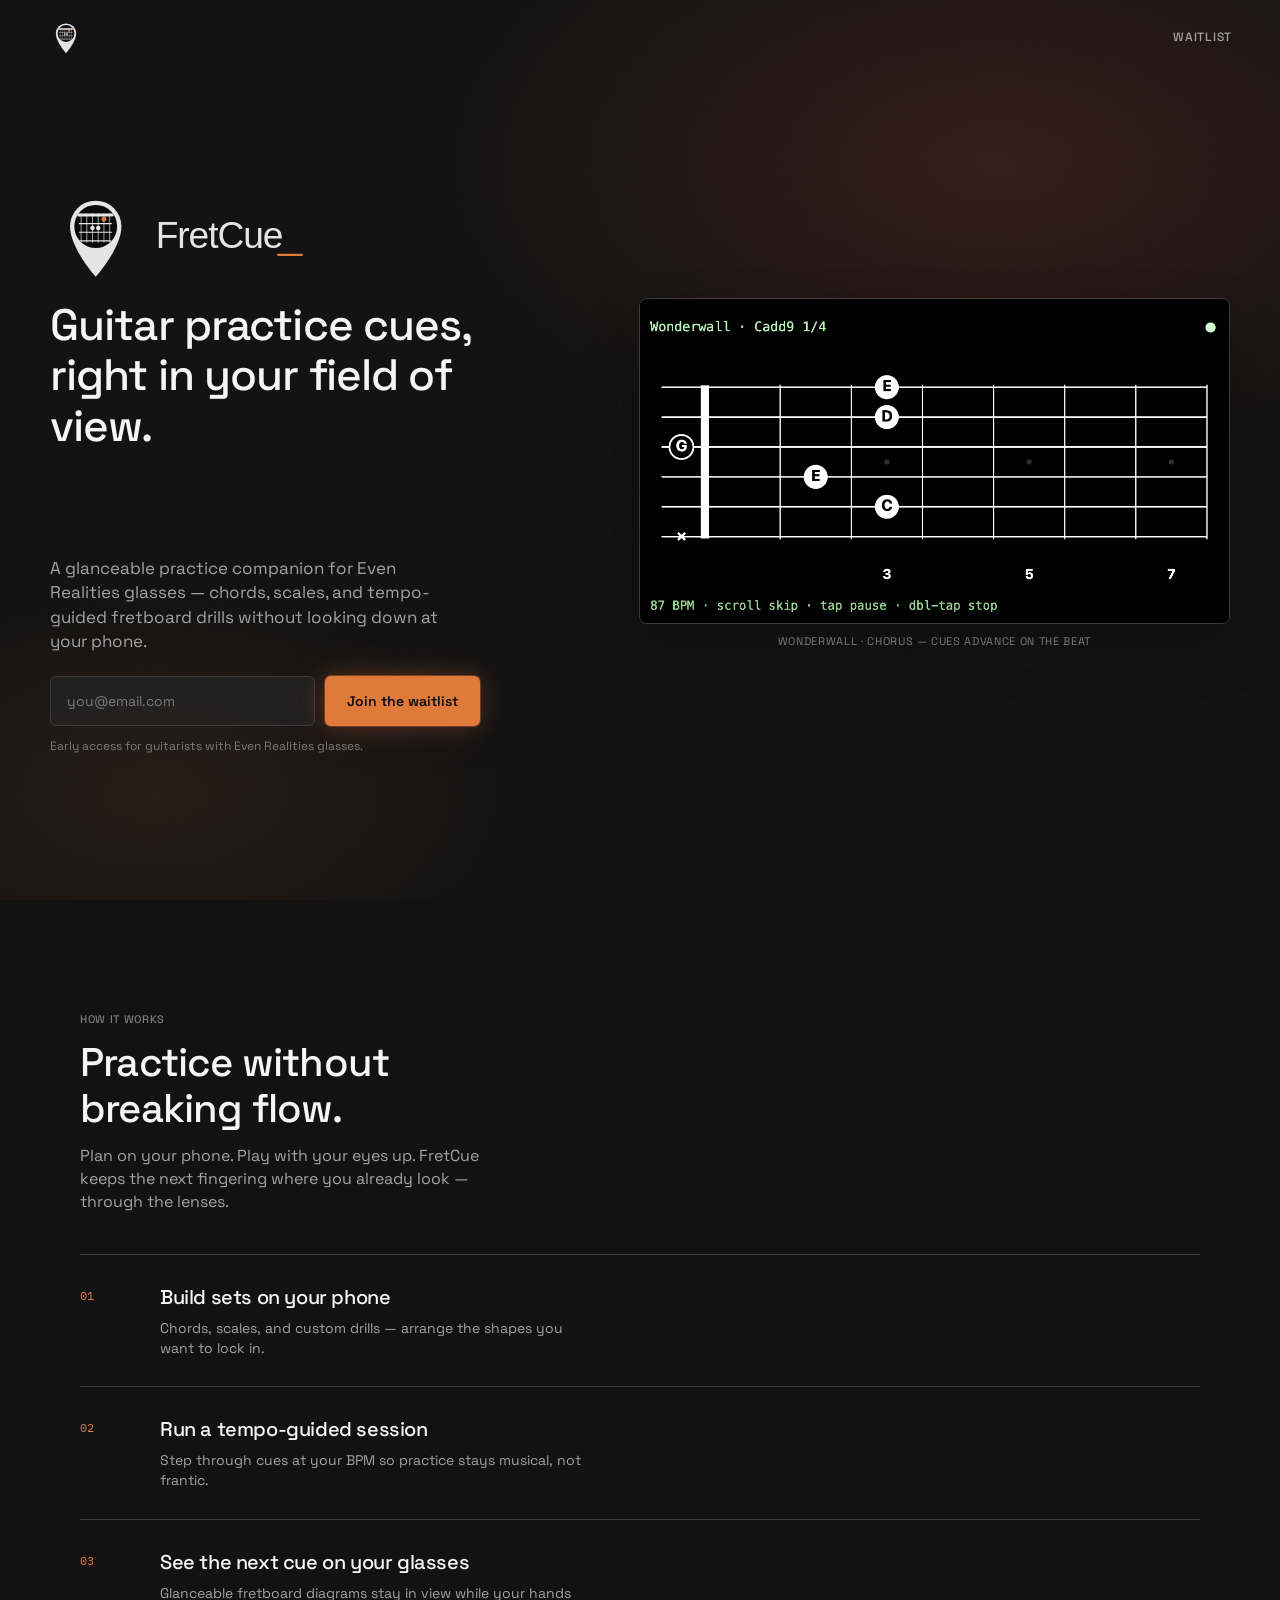
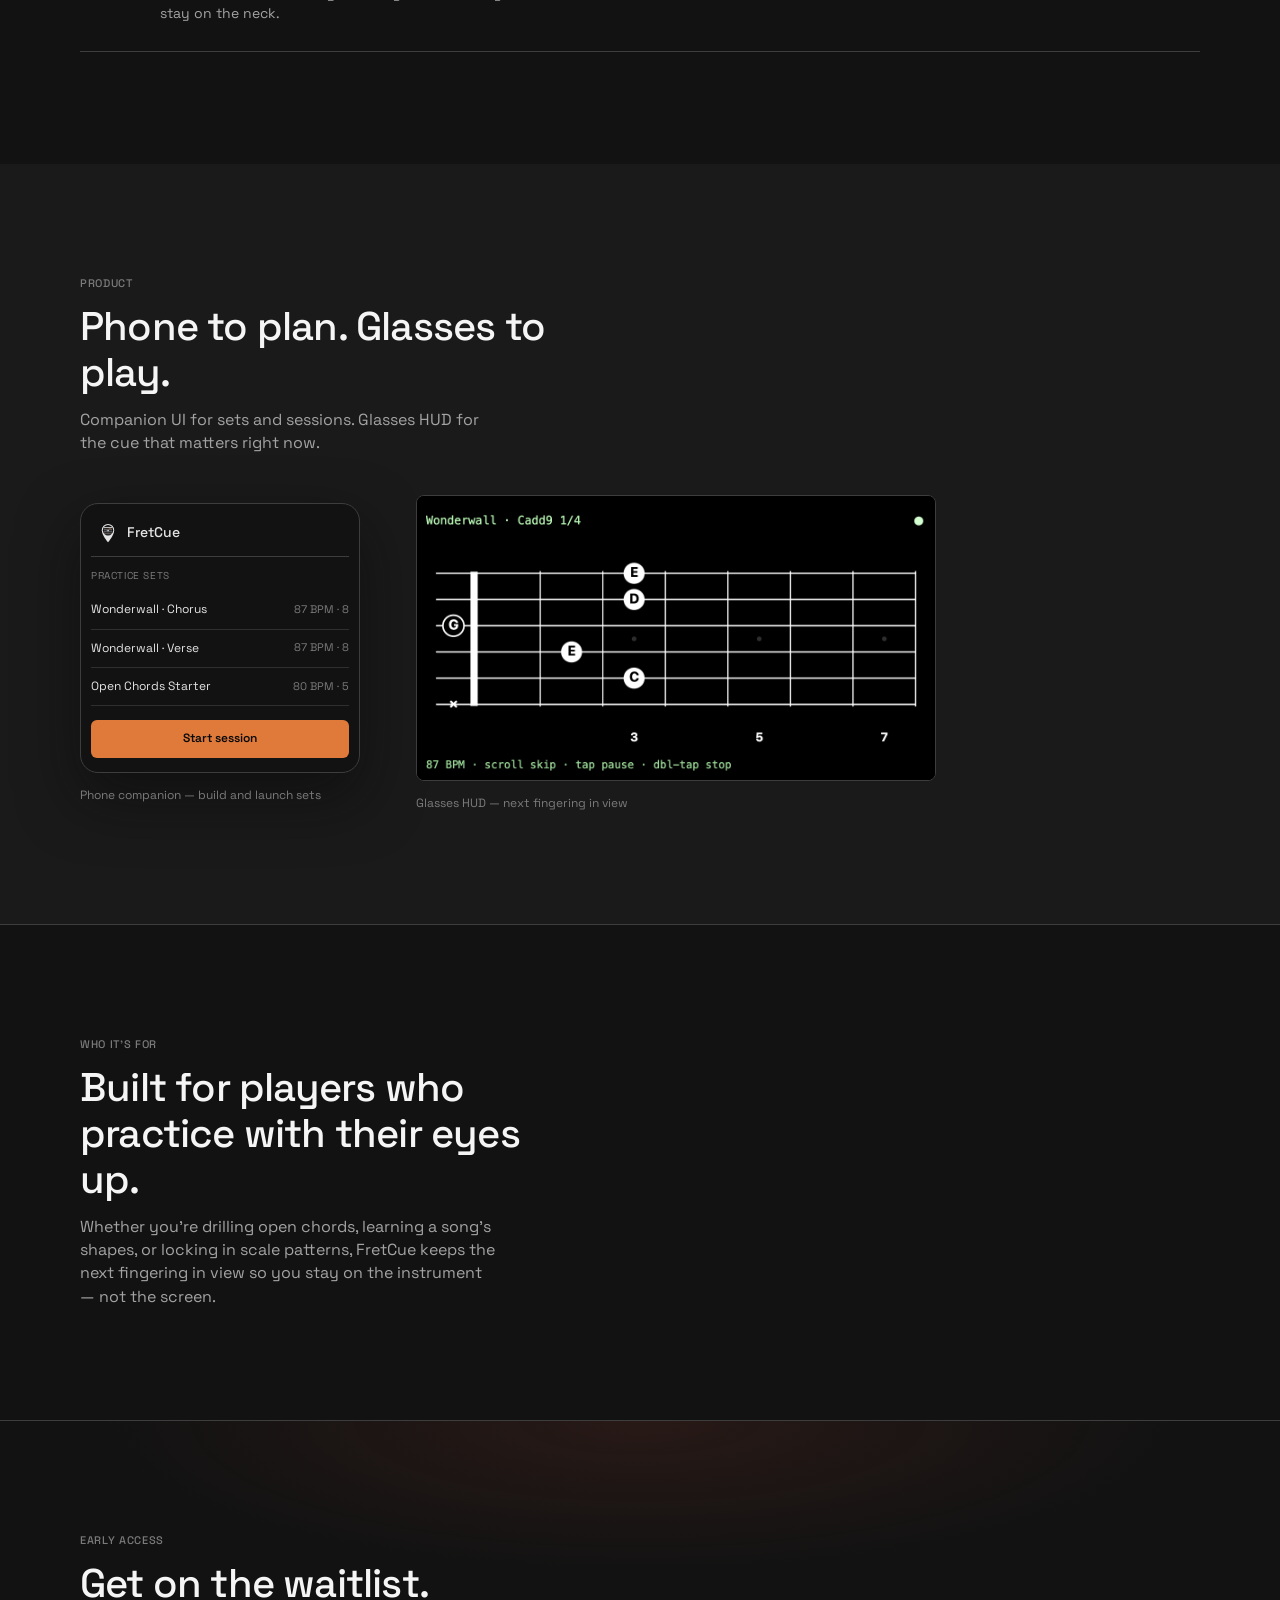
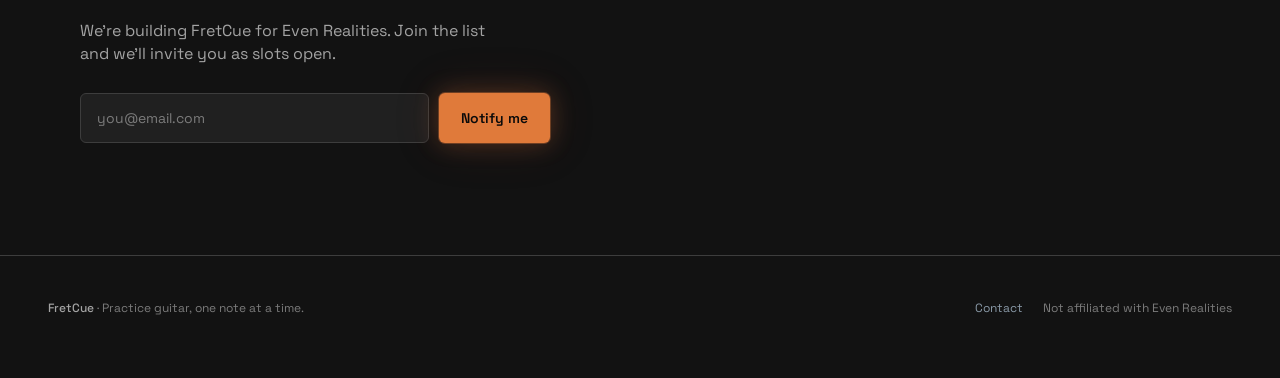
==== index.html @ 5d83259d "Add baseline SEO: canonical, social cards, JSON-LD, robots, sitemap." ====
<!doctype html>
<html lang="en">
  <head>
    <meta charset="UTF-8" />
    <meta name="viewport" content="width=device-width, initial-scale=1" />
    <title>FretCue — Guitar practice cues in your field of view</title>
    <meta
      name="description"
      content="FretCue is a glanceable guitar practice companion for Even Realities glasses — chords, scales, and tempo-guided fretboard drills without looking down."
    />
    <meta
      name="keywords"
      content="guitar practice, fretboard, smart glasses, Even Realities, chords, scales, metronome, glanceable practice"
    />
    <meta name="author" content="FretCue" />
    <meta name="robots" content="index, follow" />
    <link rel="canonical" href="https://fretcue.com/" />

    <meta property="og:site_name" content="FretCue" />
    <meta property="og:title" content="FretCue — Guitar practice cues in your field of view" />
    <meta
      property="og:description"
      content="A glanceable practice companion for Even Realities glasses — chords, scales, and tempo-guided fretboard drills without looking down."
    />
    <meta property="og:type" content="website" />
    <meta property="og:url" content="https://fretcue.com/" />
    <meta property="og:image" content="https://fretcue.com/assets/og-image.png" />
    <meta property="og:image:width" content="1200" />
    <meta property="og:image:height" content="630" />
    <meta property="og:locale" content="en_US" />

    <meta name="twitter:card" content="summary_large_image" />
    <meta name="twitter:title" content="FretCue — Guitar practice cues in your field of view" />
    <meta
      name="twitter:description"
      content="Glanceable guitar practice for Even Realities glasses — chords, scales, and tempo-guided drills."
    />
    <meta name="twitter:image" content="https://fretcue.com/assets/og-image.png" />

    <meta name="theme-color" content="#121212" />
    <link rel="icon" href="assets/icons/favicon.svg" type="image/svg+xml" />
    <link rel="apple-touch-icon" href="assets/og-image.png" />

    <link rel="stylesheet" href="styles/colors.css" />
    <link rel="stylesheet" href="styles/typography.css" />
    <link rel="stylesheet" href="styles/theatrical.css" />
    <link rel="stylesheet" href="styles/landing.css" />
    <link rel="preconnect" href="https://fonts.googleapis.com" />
    <link rel="preconnect" href="https://fonts.gstatic.com" crossorigin />
    <link
      href="https://fonts.googleapis.com/css2?family=IBM+Plex+Mono:wght@400;500&family=Space+Grotesk:wght@400;500;600&display=swap"
      rel="stylesheet"
    />

    <script type="application/ld+json">
      {
        "@context": "https://schema.org",
        "@graph": [
          {
            "@type": "Organization",
            "@id": "https://fretcue.com/#organization",
            "name": "FretCue",
            "url": "https://fretcue.com/",
            "logo": "https://fretcue.com/assets/logo/mark-on-dark.svg",
            "description": "Glanceable guitar practice for Even Realities smart glasses."
          },
          {
            "@type": "WebSite",
            "@id": "https://fretcue.com/#website",
            "url": "https://fretcue.com/",
            "name": "FretCue",
            "description": "Guitar practice cues, right in your field of view.",
            "publisher": { "@id": "https://fretcue.com/#organization" },
            "inLanguage": "en"
          },
          {
            "@type": "SoftwareApplication",
            "@id": "https://fretcue.com/#app",
            "name": "FretCue",
            "applicationCategory": "MultimediaApplication",
            "operatingSystem": "Even Realities",
            "description": "A glanceable guitar practice companion for chords, scales, and tempo-guided fretboard drills on Even Realities glasses.",
            "url": "https://fretcue.com/",
            "image": "https://fretcue.com/assets/og-image.png",
            "offers": {
              "@type": "Offer",
              "price": "0",
              "priceCurrency": "USD",
              "availability": "https://schema.org/PreOrder"
            },
            "publisher": { "@id": "https://fretcue.com/#organization" }
          },
          {
            "@type": "WebPage",
            "@id": "https://fretcue.com/#webpage",
            "url": "https://fretcue.com/",
            "name": "FretCue — Guitar practice cues in your field of view",
            "isPartOf": { "@id": "https://fretcue.com/#website" },
            "about": { "@id": "https://fretcue.com/#app" },
            "description": "Join the waitlist for FretCue — glanceable guitar practice cues for Even Realities glasses.",
            "inLanguage": "en"
          }
        ]
      }
    </script>
  </head>
  <body>
    <nav class="site-nav" aria-label="Primary">
      <a href="#top" aria-label="FretCue home">
        <img class="site-nav__mark" src="assets/logo/mark-on-dark.svg" alt="" width="36" height="36" />
      </a>
      <a class="site-nav__link" href="#waitlist">Waitlist</a>
    </nav>

    <header class="hero fc-grain" id="top">
      <div class="hero__inner">
        <img
          class="hero__lockup"
          src="assets/logo/lockup-horizontal.svg"
          alt="FretCue"
          width="340"
          height="104"
        />

        <h1 class="hero__headline">Guitar practice cues, right in your field of view.</h1>

        <figure class="hero__pov">
          <img
            class="hero__pov-img"
            src="assets/hud/wonderwall-chorus.gif"
            alt="FretCue glasses HUD cycling Wonderwall chorus chords: Cadd9, Em7, G, Em7 with metronome beat"
            width="1152"
            height="632"
          />
          <figcaption class="hero__pov-caption">Wonderwall · Chorus — cues advance on the beat</figcaption>
        </figure>

        <div class="hero__cta-block">
          <p class="hero__support">
            A glanceable practice companion for Even Realities glasses — chords, scales, and
            tempo-guided fretboard drills without looking down at your phone.
          </p>

          <form class="waitlist" id="waitlist-hero" data-waitlist novalidate>
            <label class="visually-hidden" for="email-hero">Email</label>
            <input
              class="waitlist__input"
              id="email-hero"
              name="email"
              type="email"
              autocomplete="email"
              required
              placeholder="you@email.com"
            />
            <button class="waitlist__submit fc-ember-glow" type="submit">Join the waitlist</button>
            <p class="waitlist__status" role="status" aria-live="polite"></p>
          </form>
          <p class="hero__cta-note">Early access for guitarists with Even Realities glasses.</p>
        </div>
      </div>
    </header>

    <section class="section" id="how">
      <div class="wrap">
        <span class="section-label">How it works</span>
        <h2 class="section-title">Practice without breaking flow.</h2>
        <p class="section-lede">
          Plan on your phone. Play with your eyes up. FretCue keeps the next fingering where you
          already look — through the lenses.
        </p>
        <ol class="steps">
          <li>
            <span class="steps__num">01</span>
            <div>
              <h3>Build sets on your phone</h3>
              <p>Chords, scales, and custom drills — arrange the shapes you want to lock in.</p>
            </div>
          </li>
          <li>
            <span class="steps__num">02</span>
            <div>
              <h3>Run a tempo-guided session</h3>
              <p>Step through cues at your BPM so practice stays musical, not frantic.</p>
            </div>
          </li>
          <li>
            <span class="steps__num">03</span>
            <div>
              <h3>See the next cue on your glasses</h3>
              <p>Glanceable fretboard diagrams stay in view while your hands stay on the neck.</p>
            </div>
          </li>
        </ol>
      </div>
    </section>

    <section class="section proof" id="product">
      <div class="wrap">
        <span class="section-label">Product</span>
        <h2 class="section-title">Phone to plan. Glasses to play.</h2>
        <p class="section-lede">
          Companion UI for sets and sessions. Glasses HUD for the cue that matters right now.
        </p>

        <div class="proof__grid">
          <figure>
            <div class="phone-frame" aria-hidden="true">
              <div class="phone-frame__chrome">
                <img src="assets/logo/mark-on-dark.svg" alt="" width="22" height="22" />
                <span>FretCue</span>
              </div>
              <div class="phone-frame__label">Practice sets</div>
              <div class="phone-frame__row">Wonderwall · Chorus<em>87 BPM · 8</em></div>
              <div class="phone-frame__row">Wonderwall · Verse<em>87 BPM · 8</em></div>
              <div class="phone-frame__row">Open Chords Starter<em>80 BPM · 5</em></div>
              <div class="phone-frame__cta">Start session</div>
            </div>
            <figcaption class="proof__caption">Phone companion — build and launch sets</figcaption>
          </figure>

          <figure>
            <img
              class="proof__glasses-img"
              src="assets/hud/wonderwall-chorus.gif"
              alt="FretCue glasses HUD showing Wonderwall chorus chord diagrams"
              width="1152"
              height="632"
            />
            <figcaption class="proof__caption">Glasses HUD — next fingering in view</figcaption>
          </figure>
        </div>
      </div>
    </section>

    <section class="section audience">
      <div class="wrap">
        <span class="section-label">Who it’s for</span>
        <h2 class="section-title">Built for players who practice with their eyes up.</h2>
        <p class="section-lede">
          Whether you’re drilling open chords, learning a song’s shapes, or locking in scale
          patterns, FretCue keeps the next fingering in view so you stay on the instrument — not
          the screen.
        </p>
      </div>
    </section>

    <section class="section closing" id="waitlist">
      <div class="wrap">
        <span class="section-label">Early access</span>
        <h2 class="section-title">Get on the waitlist.</h2>
        <p class="section-lede">
          We’re building FretCue for Even Realities. Join the list and we’ll invite you as slots
          open.
        </p>
        <form class="waitlist waitlist--panel" id="waitlist-footer" data-waitlist novalidate>
          <label class="visually-hidden" for="email-footer">Email</label>
          <input
            class="waitlist__input"
            id="email-footer"
            name="email"
            type="email"
            autocomplete="email"
            required
            placeholder="you@email.com"
          />
          <button class="waitlist__submit fc-ember-glow" type="submit">Notify me</button>
          <p class="waitlist__status" role="status" aria-live="polite"></p>
        </form>
      </div>
    </section>

    <footer class="site-footer">
      <p>
        <strong>FretCue</strong> · Practice guitar, one note at a time.
      </p>
      <div class="site-footer__links">
        <a href="mailto:hello@fretcue.com">Contact</a>
        <span>Not affiliated with Even Realities</span>
      </div>
    </footer>

    <style>
      .visually-hidden {
        position: absolute;
        width: 1px;
        height: 1px;
        padding: 0;
        margin: -1px;
        overflow: hidden;
        clip: rect(0, 0, 0, 0);
        white-space: nowrap;
        border: 0;
      }
    </style>
    <script type="module" src="js/waitlist.js"></script>
    <script type="module" src="js/reveal.js"></script>
  </body>
</html>
---- styles/colors.css ----
/**
 * FretCue brand tokens
 * Even Realities companion-compatible dark system + metal accent layer.
 * Use for phone app, landing page, and marketing.
 */

:root {
  /* ——— Neutrals (black → gray → light) ——— */
  --fc-black: #0a0a0a;
  --fc-bg-deep: #121212;
  --fc-bg: #1a1a1a;
  --fc-surface: #232323; /* Even Realities dark surface */
  --fc-surface-raised: #2e2e2e;
  --fc-border: #3d3d3d;
  --fc-muted: #5a5a5a;
  --fc-text-dim: #7b7b7b; /* Even Realities TC-2nd */
  --fc-text-soft: #a3a3a3;
  --fc-text: #e5e5e5; /* Even Realities Neutral-200 */
  --fc-text-bright: #f5f5f5;
  --fc-white: #ffffff;

  /* ——— Hot accent (primary brand heat) ——— */
  --fc-ember: #e07a3a;
  --fc-ember-hot: #f08a4a;
  --fc-ember-deep: #b85c28;

  /* ——— Backup accents (not monochrome) ——— */
  --fc-rust: #8b3a2a; /* theatrical secondary / hover depth */
  --fc-steel: #6b7c8a; /* cool map / secondary UI */
  --fc-steel-bright: #8a9aa8;

  /* ——— System (Even Realities semantic) ——— */
  --fc-positive: #4bb956;
  --fc-negative: #ff453a;
  --fc-warning: #fef991; /* use sparingly */

  /* ——— Semantic aliases ——— */
  --fc-accent: var(--fc-ember);
  --fc-accent-hover: var(--fc-ember-hot);
  --fc-accent-pressed: var(--fc-ember-deep);
  --fc-secondary: var(--fc-steel);
  --fc-theatrical: var(--fc-rust);

  /* ——— Layout (Even Realities rhythm) ——— */
  --fc-radius: 6px;
  --fc-space-0: 0;
  --fc-space-1: 6px;
  --fc-space-2: 12px;
  --fc-space-3: 16px;
  --fc-space-4: 24px;
  --fc-margin-screen: 12px;
  --fc-margin-section: 16px;
}
---- styles/typography.css ----
/**
 * FretCue type tokens
 * Product UI: FK Grotesk Neue (Even Realities). Fallback stack for local/dev.
 * Landing: same grotesk for body; optional tighter tracking on display.
 */

:root {
  --fc-font-sans: "FK Grotesk Neue", "Space Grotesk", "Helvetica Neue", Helvetica, Arial, sans-serif;
  --fc-font-mono: "IBM Plex Mono", ui-monospace, SFMono-Regular, Menlo, monospace;

  /* Even-aligned scale (approx) */
  --fc-text-xs: 11px;
  --fc-text-sm: 12px;
  --fc-text-md: 14px;
  --fc-text-lg: 16px;
  --fc-text-xl: 20px;
  --fc-text-2xl: 28px;
  --fc-text-display: 48px;

  --fc-leading-tight: 1.15;
  --fc-leading-body: 1.45;
  --fc-tracking-tight: -0.02em;
  --fc-tracking-label: 0.06em;
}

.fc-display {
  font-family: var(--fc-font-sans);
  font-size: var(--fc-text-display);
  font-weight: 500;
  line-height: var(--fc-leading-tight);
  letter-spacing: var(--fc-tracking-tight);
  color: var(--fc-text);
}

.fc-label {
  font-family: var(--fc-font-sans);
  font-size: var(--fc-text-xs);
  font-weight: 500;
  letter-spacing: var(--fc-tracking-label);
  text-transform: uppercase;
  color: var(--fc-text-dim);
}
---- styles/theatrical.css ----
/**
 * Theatrical accents (use sparingly — landing hero / rare moments only)
 * 1) Film grain / stage dust overlay
 * 2) Ember glow on logo or primary CTA
 * Do NOT apply broadly in companion app chrome.
 */

.fc-grain::before {
  content: "";
  pointer-events: none;
  position: absolute;
  inset: 0;
  opacity: 0.07;
  mix-blend-mode: overlay;
  background-image: url("data:image/svg+xml,%3Csvg viewBox='0 0 200 200' xmlns='http://www.w3.org/2000/svg'%3E%3Cfilter id='n'%3E%3CfeTurbulence type='fractalNoise' baseFrequency='0.9' numOctaves='3' stitchTiles='stitch'/%3E%3C/filter%3E%3Crect width='100%25' height='100%25' filter='url(%23n)' opacity='0.55'/%3E%3C/svg%3E");
}

.fc-ember-glow {
  box-shadow:
    0 0 0 1px color-mix(in srgb, var(--fc-ember) 35%, transparent),
    0 0 24px color-mix(in srgb, var(--fc-ember) 28%, transparent),
    0 0 48px color-mix(in srgb, var(--fc-rust) 18%, transparent);
}

.fc-ember-text-glow {
  text-shadow: 0 0 28px color-mix(in srgb, var(--fc-ember) 45%, transparent);
}
---- styles/landing.css ----
/**
 * FretCue marketing landing
 * Brand tokens + theatrical accents (grain, ember CTA glow).
 */

*,
*::before,
*::after {
  box-sizing: border-box;
}

html {
  scroll-behavior: smooth;
}

body {
  margin: 0;
  min-height: 100vh;
  background: var(--fc-bg-deep);
  color: var(--fc-text);
  font-family: var(--fc-font-sans);
  font-size: var(--fc-text-lg);
  line-height: var(--fc-leading-body);
  -webkit-font-smoothing: antialiased;
}

img {
  display: block;
  max-width: 100%;
}

a {
  color: var(--fc-steel-bright);
  text-decoration: none;
}

a:hover {
  color: var(--fc-ember-hot);
}

:focus-visible {
  outline: 2px solid var(--fc-ember);
  outline-offset: 3px;
}

/* ——— Layout ——— */
.site-nav {
  position: absolute;
  top: 0;
  left: 0;
  right: 0;
  z-index: 10;
  display: flex;
  align-items: center;
  justify-content: space-between;
  padding: 20px clamp(20px, 4vw, 48px);
}

.site-nav__mark {
  width: 36px;
  height: 36px;
}

.site-nav__link {
  font-size: var(--fc-text-sm);
  font-weight: 500;
  letter-spacing: var(--fc-tracking-label);
  text-transform: uppercase;
  color: var(--fc-text-soft);
}

.site-nav__link:hover {
  color: var(--fc-text-bright);
}

.wrap {
  width: min(1120px, 100% - 40px);
  margin-inline: auto;
}

.section {
  padding: clamp(64px, 10vw, 112px) 0;
}

.section-label {
  display: block;
  margin-bottom: 12px;
  font-size: var(--fc-text-xs);
  font-weight: 500;
  letter-spacing: var(--fc-tracking-label);
  text-transform: uppercase;
  color: var(--fc-text-dim);
}

.section-title {
  margin: 0 0 12px;
  max-width: 18ch;
  font-size: clamp(28px, 4vw, 40px);
  font-weight: 500;
  line-height: var(--fc-leading-tight);
  letter-spacing: var(--fc-tracking-tight);
  color: var(--fc-text-bright);
}

.section-lede {
  margin: 0;
  max-width: 42ch;
  color: var(--fc-text-soft);
  font-size: var(--fc-text-lg);
}

/* ——— Hero ——— */
.hero {
  position: relative;
  isolation: isolate;
  overflow: hidden;
  background:
    radial-gradient(
      ellipse 70% 55% at 78% 18%,
      color-mix(in srgb, var(--fc-rust) 28%, transparent),
      transparent 62%
    ),
    radial-gradient(
      ellipse 50% 40% at 12% 88%,
      color-mix(in srgb, var(--fc-ember) 10%, transparent),
      transparent 55%
    ),
    var(--fc-bg-deep);
}

.hero.fc-grain::before {
  z-index: 1;
}

.hero__inner {
  position: relative;
  z-index: 2;
  display: grid;
  grid-template-columns: minmax(0, 1fr) minmax(0, 1.1fr);
  grid-template-areas:
    "lockup pov"
    "title pov"
    "cta pov";
  column-gap: clamp(28px, 4vw, 56px);
  row-gap: 16px;
  align-items: center;
  min-height: 100svh;
  width: min(1180px, 100% - 40px);
  margin-inline: auto;
  padding: 104px 0 56px;
  animation: hero-rise 0.9s cubic-bezier(0.22, 1, 0.36, 1) both;
}

.hero__lockup {
  grid-area: lockup;
  width: min(300px, 100%);
  height: auto;
  align-self: end;
}

.hero__headline {
  grid-area: title;
  margin: 0;
  max-width: 18ch;
  font-size: clamp(28px, 3.6vw, 44px);
  font-weight: 500;
  line-height: var(--fc-leading-tight);
  letter-spacing: var(--fc-tracking-tight);
  color: var(--fc-text-bright);
  align-self: start;
}

.hero__pov {
  grid-area: pov;
  margin: 0;
  min-width: 0;
}

.hero__pov-img {
  width: 100%;
  height: auto;
  display: block;
  border-radius: 8px;
  border: 1px solid var(--fc-border);
  background: #000;
  box-shadow: 0 24px 48px color-mix(in srgb, var(--fc-black) 45%, transparent);
  image-rendering: auto;
}

.hero__pov-caption {
  margin: 10px 0 0;
  font-size: var(--fc-text-xs);
  letter-spacing: var(--fc-tracking-label);
  text-transform: uppercase;
  color: var(--fc-text-dim);
  text-align: center;
}

.hero__cta-block {
  grid-area: cta;
  align-self: start;
  max-width: 440px;
}

.hero__support {
  margin: 0 0 22px;
  max-width: 36ch;
  color: var(--fc-text-soft);
  font-size: clamp(15px, 1.6vw, 17px);
}

.hero__cta-note {
  margin: 12px 0 0;
  font-size: var(--fc-text-sm);
  color: var(--fc-text-dim);
}


/* ——— Waitlist form ——— */
.waitlist {
  display: flex;
  flex-wrap: wrap;
  gap: 10px;
  align-items: stretch;
  max-width: 440px;
}

.waitlist__input {
  flex: 1 1 200px;
  min-width: 0;
  padding: 14px 16px;
  border: 1px solid var(--fc-border);
  border-radius: var(--fc-radius);
  background: color-mix(in srgb, var(--fc-surface) 80%, transparent);
  color: var(--fc-text-bright);
  font: inherit;
  font-size: var(--fc-text-md);
  transition: border-color 0.2s ease, background 0.2s ease;
}

.waitlist__input::placeholder {
  color: var(--fc-text-dim);
}

.waitlist__input:hover,
.waitlist__input:focus {
  border-color: var(--fc-steel);
  background: var(--fc-surface);
  outline: none;
}

.waitlist__submit {
  flex: 0 0 auto;
  padding: 14px 22px;
  border: none;
  border-radius: var(--fc-radius);
  background: var(--fc-ember);
  color: var(--fc-black);
  font: inherit;
  font-size: var(--fc-text-md);
  font-weight: 600;
  cursor: pointer;
  transition: background 0.2s ease, transform 0.2s ease;
}

.waitlist__submit:hover:not(:disabled) {
  background: var(--fc-ember-hot);
}

.waitlist__submit:active:not(:disabled) {
  background: var(--fc-ember-deep);
  transform: translateY(1px);
}

.waitlist__submit:disabled {
  opacity: 0.7;
  cursor: wait;
}

.waitlist__status {
  margin: 10px 0 0;
  min-height: 1.3em;
  font-size: var(--fc-text-sm);
  color: var(--fc-steel-bright);
}

.waitlist__status.is-success {
  color: var(--fc-positive);
}

.waitlist__status.is-error {
  color: var(--fc-negative);
}

.waitlist--panel {
  margin-top: 28px;
  max-width: 480px;
}

/* ——— How it works ——— */
.steps {
  list-style: none;
  margin: 40px 0 0;
  padding: 0;
  display: grid;
  gap: 0;
  border-top: 1px solid var(--fc-border);
}

.steps li {
  display: grid;
  grid-template-columns: 64px 1fr;
  gap: 16px;
  padding: 28px 0;
  border-bottom: 1px solid var(--fc-border);
  opacity: 0;
  transform: translateY(12px);
  transition: opacity 0.55s ease, transform 0.55s ease;
}

.steps li.is-in {
  opacity: 1;
  transform: none;
}

.steps__num {
  font-family: var(--fc-font-mono);
  font-size: var(--fc-text-sm);
  color: var(--fc-ember);
  letter-spacing: 0.04em;
  padding-top: 4px;
}

.steps h3 {
  margin: 0 0 6px;
  font-size: var(--fc-text-xl);
  font-weight: 500;
  letter-spacing: var(--fc-tracking-tight);
  color: var(--fc-text-bright);
}

.steps p {
  margin: 0;
  max-width: 48ch;
  color: var(--fc-text-soft);
  font-size: var(--fc-text-md);
}

/* ——— Product proof ——— */
.proof {
  position: relative;
  overflow: hidden;
  background: var(--fc-bg);
}

.proof__grid {
  display: grid;
  grid-template-columns: minmax(220px, 280px) minmax(0, 1fr);
  gap: clamp(28px, 5vw, 56px);
  align-items: center;
  margin-top: 40px;
}

.proof__grid > figure {
  margin: 0;
  min-width: 0;
}

.proof__caption {
  margin: 14px 0 0;
  font-size: var(--fc-text-sm);
  color: var(--fc-text-dim);
}

.phone-frame {
  width: 100%;
  border: 1px solid var(--fc-border);
  border-radius: 18px;
  background: var(--fc-bg-deep);
  padding: 10px 10px 14px;
  box-shadow: 0 24px 60px color-mix(in srgb, var(--fc-black) 55%, transparent);
}

.phone-frame__chrome {
  display: flex;
  align-items: center;
  gap: 8px;
  padding: 8px 6px 12px;
  border-bottom: 1px solid var(--fc-border);
  margin-bottom: 12px;
}

.phone-frame__chrome img {
  width: 22px;
  height: 22px;
}

.phone-frame__chrome span {
  font-size: var(--fc-text-md);
  font-weight: 500;
  color: var(--fc-text);
}

.phone-frame__label {
  font-size: 10px;
  letter-spacing: var(--fc-tracking-label);
  text-transform: uppercase;
  color: var(--fc-text-dim);
  margin-bottom: 8px;
}

.phone-frame__row {
  display: flex;
  justify-content: space-between;
  align-items: center;
  padding: 10px 0;
  border-bottom: 1px solid color-mix(in srgb, var(--fc-border) 70%, transparent);
  font-size: var(--fc-text-sm);
  color: var(--fc-text);
}

.phone-frame__row em {
  font-style: normal;
  color: var(--fc-text-dim);
  font-size: 11px;
}

.phone-frame__cta {
  margin-top: 14px;
  width: 100%;
  padding: 10px;
  border-radius: var(--fc-radius);
  background: var(--fc-ember);
  color: var(--fc-black);
  font-size: var(--fc-text-sm);
  font-weight: 600;
  text-align: center;
}

.proof__glasses-img {
  width: 100%;
  max-width: 520px;
  height: auto;
  display: block;
  border-radius: 8px;
  border: 1px solid var(--fc-border);
  background: #000;
}

/* ——— Audience ——— */
.audience {
  border-top: 1px solid var(--fc-border);
  border-bottom: 1px solid var(--fc-border);
}

/* ——— Closing waitlist ——— */
.closing {
  background:
    radial-gradient(
      ellipse 60% 50% at 50% 0%,
      color-mix(in srgb, var(--fc-rust) 18%, transparent),
      transparent 70%
    ),
    var(--fc-bg-deep);
}

.closing .section-title {
  max-width: 16ch;
}

/* ——— Footer ——— */
.site-footer {
  padding: 32px clamp(20px, 4vw, 48px) 48px;
  border-top: 1px solid var(--fc-border);
  display: flex;
  flex-wrap: wrap;
  gap: 12px 32px;
  justify-content: space-between;
  align-items: baseline;
  color: var(--fc-text-dim);
  font-size: var(--fc-text-sm);
}

.site-footer strong {
  color: var(--fc-text-soft);
  font-weight: 500;
}

.site-footer__links {
  display: flex;
  gap: 20px;
}

/* ——— Cue pulse (glasses / hero diagram) ——— */
.cue-pulse {
  transform-origin: center;
  animation: cue-pulse 2.4s ease-in-out infinite;
}

@keyframes cue-pulse {
  0%,
  100% {
    opacity: 1;
  }
  50% {
    opacity: 0.45;
  }
}

@keyframes hero-rise {
  from {
    opacity: 0;
    transform: translateY(18px);
  }
  to {
    opacity: 1;
    transform: none;
  }
}

@keyframes beat-blink {
  0%,
  49% {
    opacity: 1;
  }
  50%,
  100% {
    opacity: 0.2;
  }
}

@media (max-width: 900px) {
  .proof__grid {
    grid-template-columns: 1fr;
    justify-items: stretch;
  }

  .phone-frame {
    max-width: 280px;
  }

  .proof__glasses-img {
    max-width: none;
  }

  .hero__inner {
    grid-template-columns: 1fr;
    grid-template-areas:
      "lockup"
      "pov"
      "title"
      "cta";
    min-height: 0;
    padding: 88px 0 48px;
    row-gap: 18px;
    width: min(100% - 32px, 560px);
  }

  .hero__lockup {
    width: min(260px, 78vw);
    align-self: start;
  }

  .hero__headline {
    max-width: none;
    font-size: clamp(26px, 7vw, 34px);
  }

  .hero__cta-block {
    max-width: none;
  }

  .hero__pov-caption {
    text-align: left;
  }

  .waitlist {
    max-width: none;
  }

  .waitlist__input,
  .waitlist__submit {
    flex: 1 1 100%;
  }
}

@media (prefers-reduced-motion: reduce) {
  *,
  *::before,
  *::after {
    animation: none !important;
    transition: none !important;
  }
}
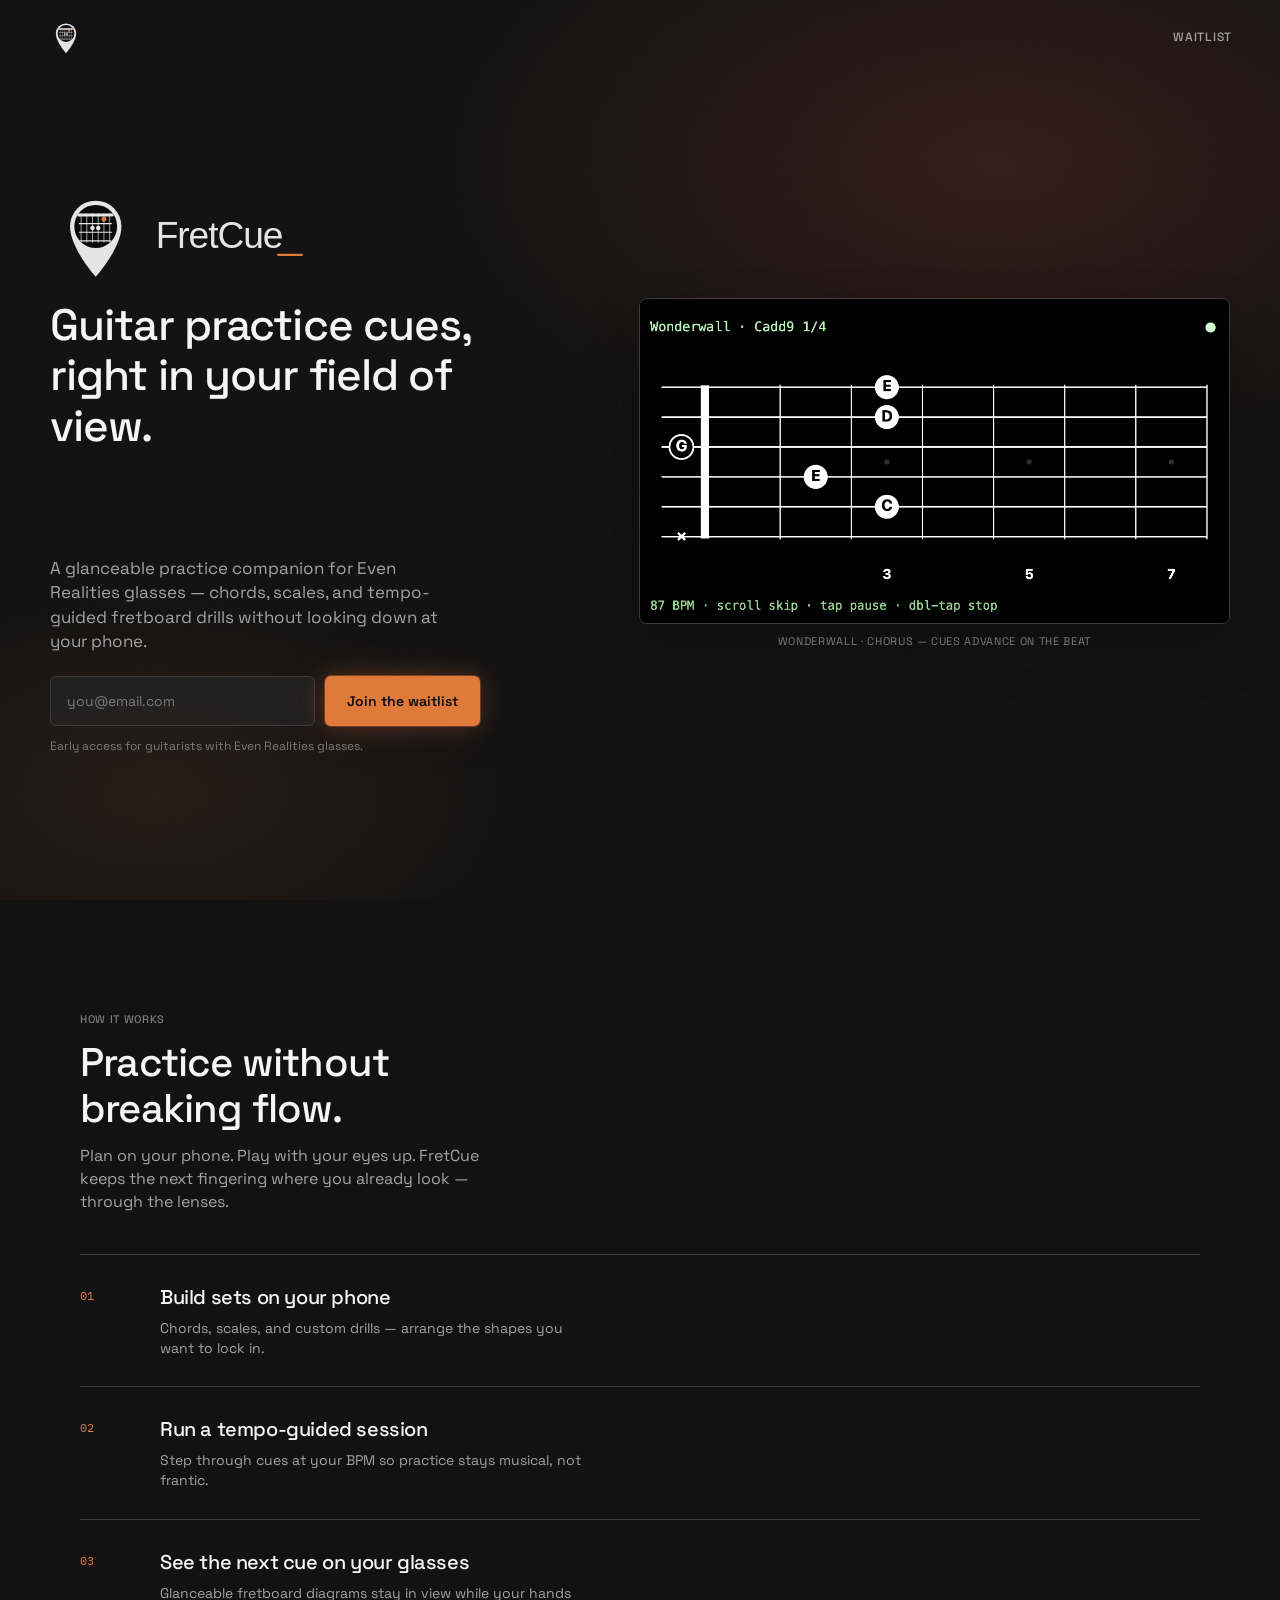
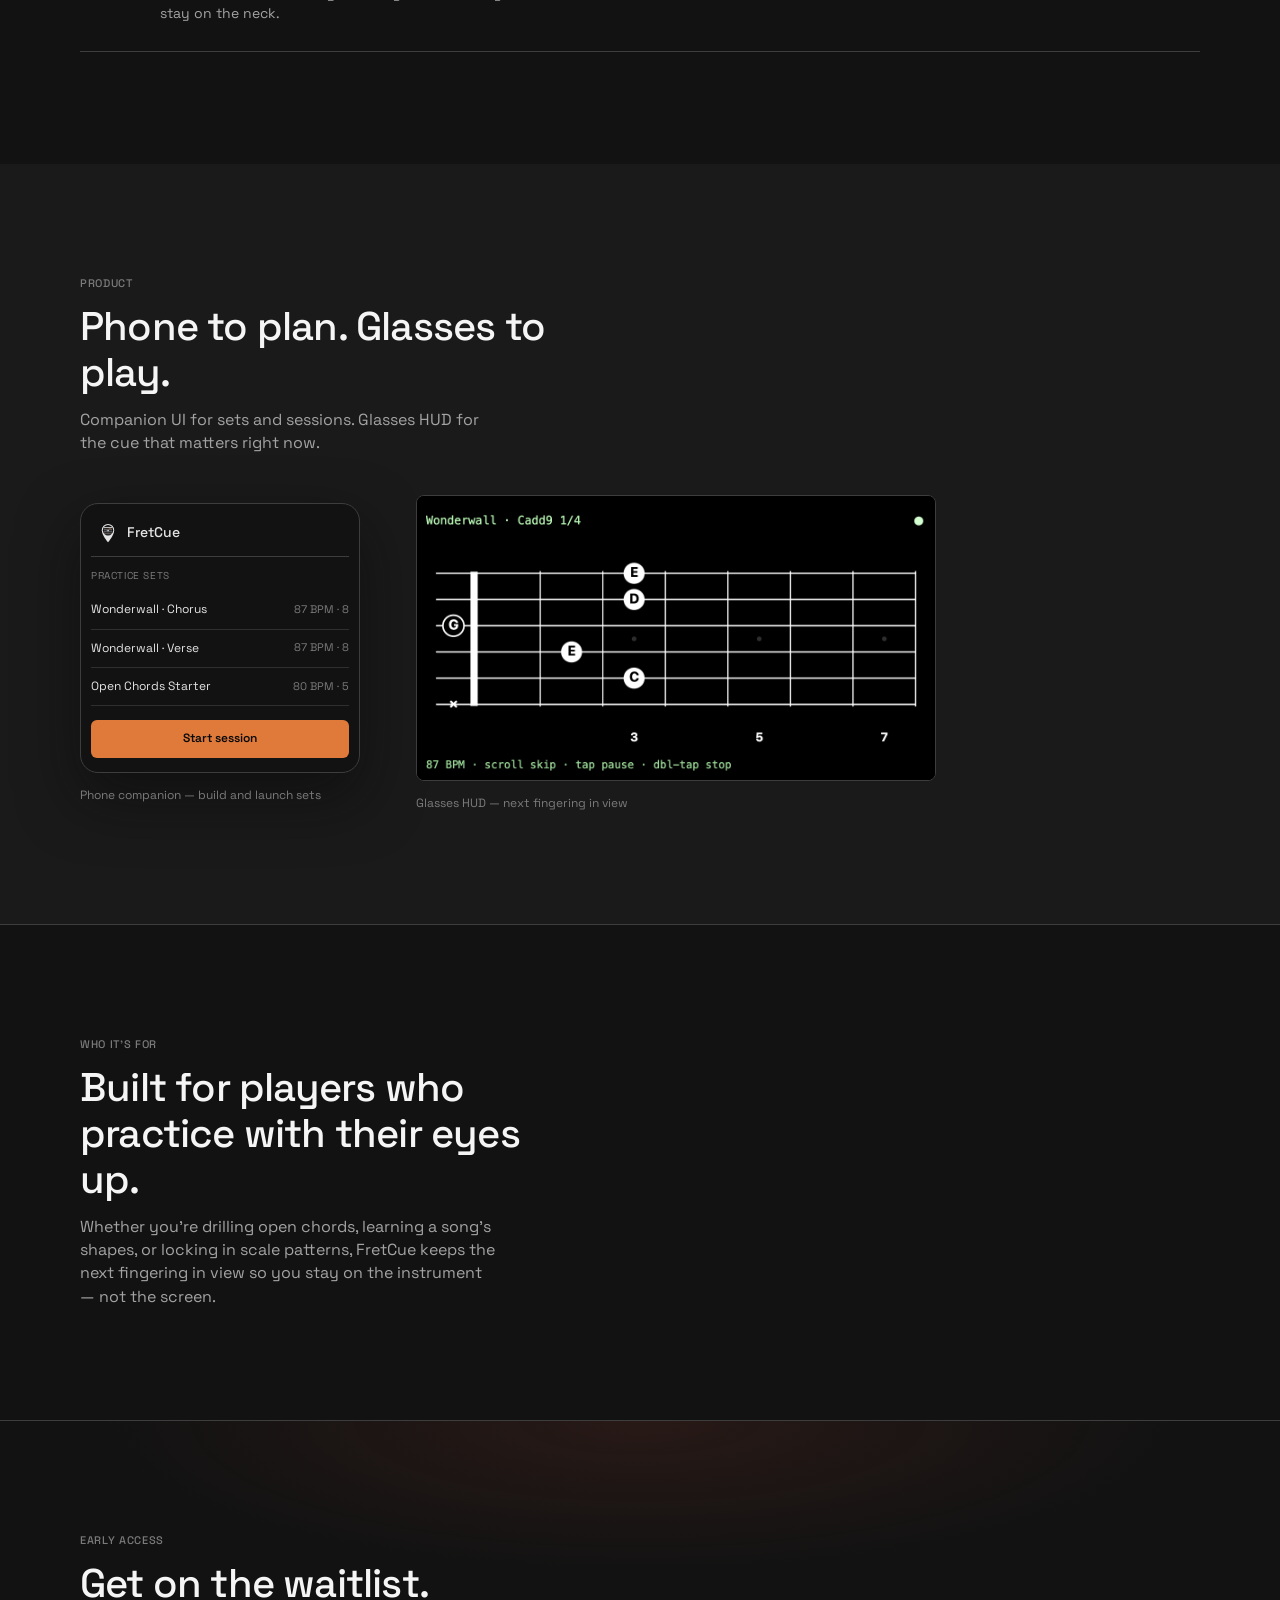
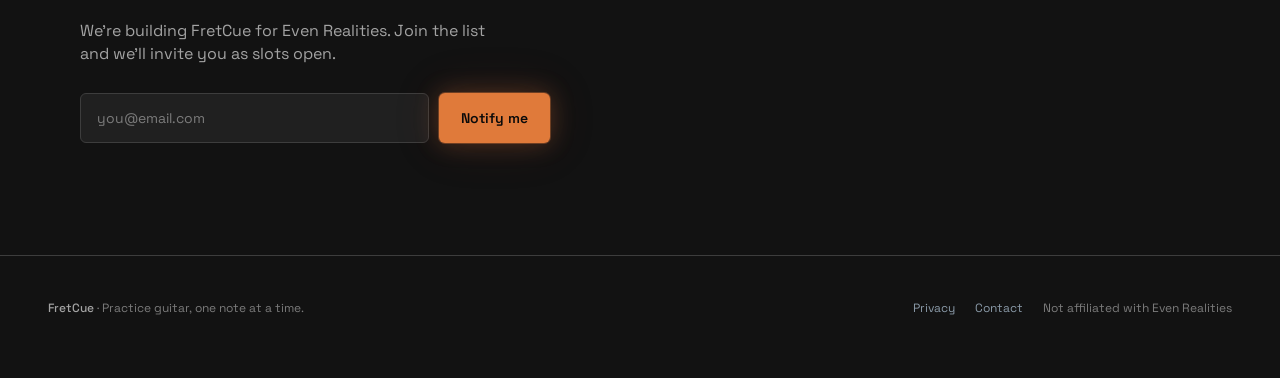
==== commit a8f837b9: "Add FretCue privacy policy page" ====
--- a/index.html
+++ b/index.html
@@ -274,6 +274,7 @@
         <strong>FretCue</strong> · Practice guitar, one note at a time.
       </p>
       <div class="site-footer__links">
+        <a href="/privacy.html">Privacy</a>
         <a href="mailto:hello@fretcue.com">Contact</a>
         <span>Not affiliated with Even Realities</span>
       </div>
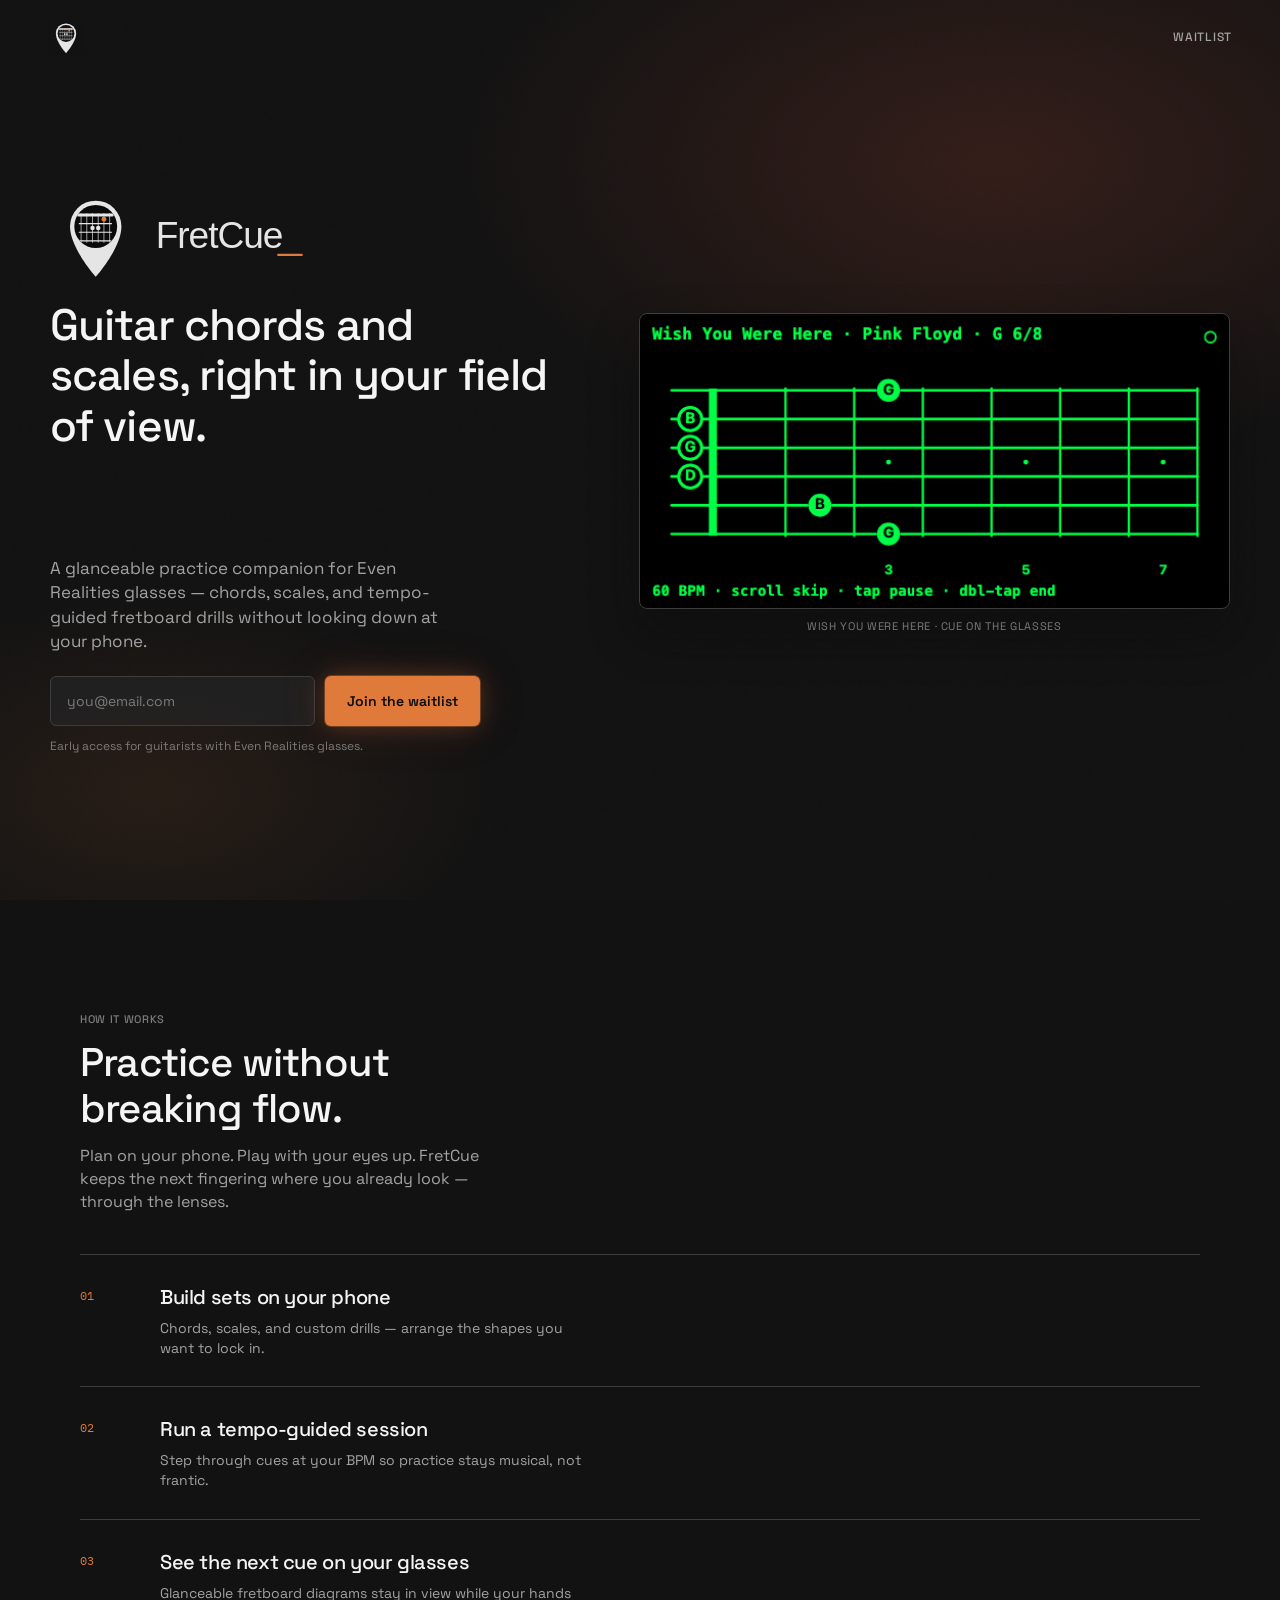
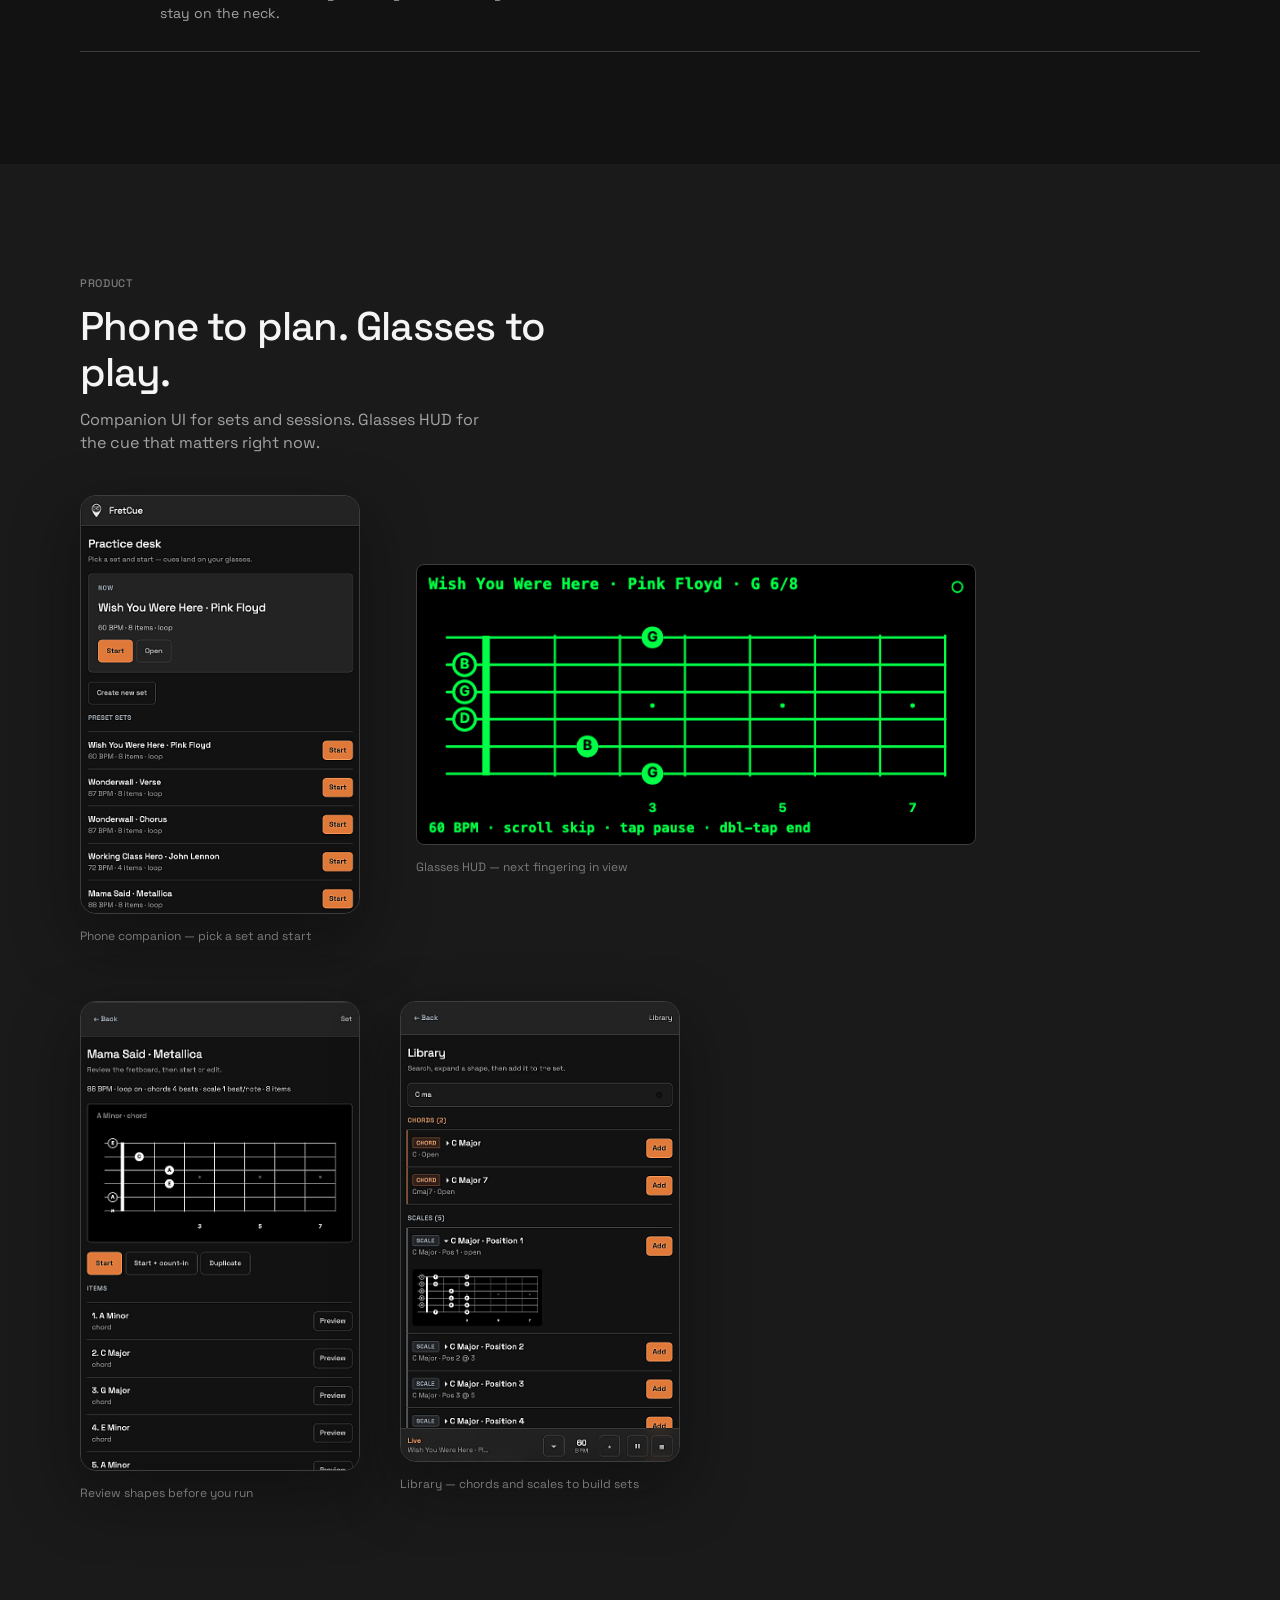
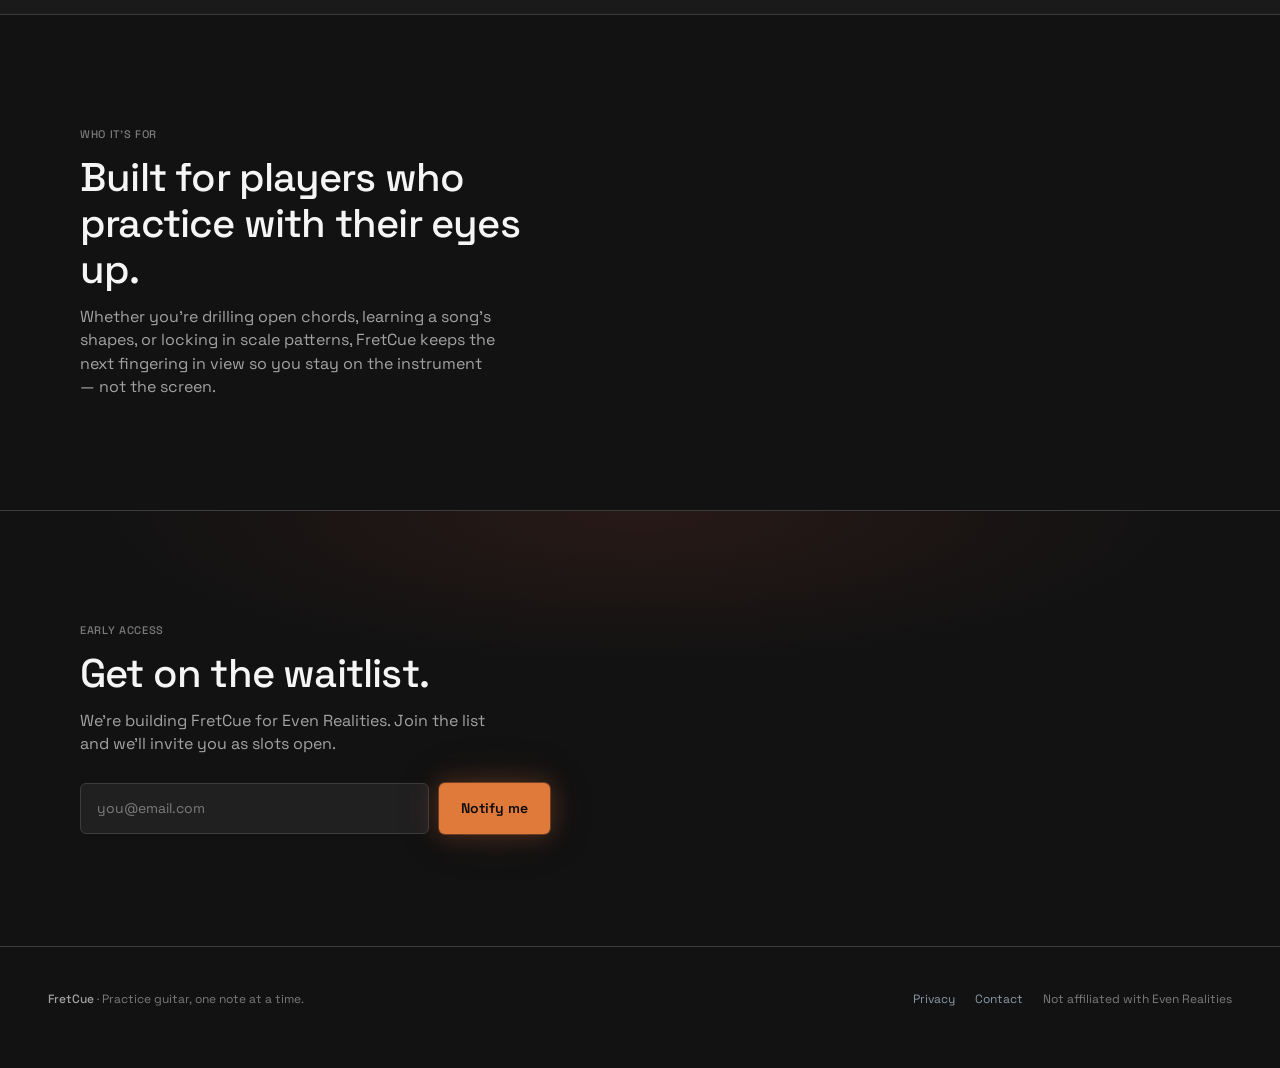
==== commit 914c8ce4: "Update hero copy and use real companion and glasses screenshots." ====
--- a/index.html
+++ b/index.html
@@ -3,7 +3,7 @@
   <head>
     <meta charset="UTF-8" />
     <meta name="viewport" content="width=device-width, initial-scale=1" />
-    <title>FretCue — Guitar practice cues in your field of view</title>
+    <title>FretCue — Guitar chords and scales in your field of view</title>
     <meta
       name="description"
       content="FretCue is a glanceable guitar practice companion for Even Realities glasses — chords, scales, and tempo-guided fretboard drills without looking down."
@@ -17,7 +17,7 @@
     <link rel="canonical" href="https://fretcue.com/" />
 
     <meta property="og:site_name" content="FretCue" />
-    <meta property="og:title" content="FretCue — Guitar practice cues in your field of view" />
+    <meta property="og:title" content="FretCue — Guitar chords and scales in your field of view" />
     <meta
       property="og:description"
       content="A glanceable practice companion for Even Realities glasses — chords, scales, and tempo-guided fretboard drills without looking down."
@@ -30,7 +30,7 @@
     <meta property="og:locale" content="en_US" />
 
     <meta name="twitter:card" content="summary_large_image" />
-    <meta name="twitter:title" content="FretCue — Guitar practice cues in your field of view" />
+    <meta name="twitter:title" content="FretCue — Guitar chords and scales in your field of view" />
     <meta
       name="twitter:description"
       content="Glanceable guitar practice for Even Realities glasses — chords, scales, and tempo-guided drills."
@@ -69,7 +69,7 @@
             "@id": "https://fretcue.com/#website",
             "url": "https://fretcue.com/",
             "name": "FretCue",
-            "description": "Guitar practice cues, right in your field of view.",
+            "description": "Guitar chords and scales, right in your field of view.",
             "publisher": { "@id": "https://fretcue.com/#organization" },
             "inLanguage": "en"
           },
@@ -94,10 +94,10 @@
             "@type": "WebPage",
             "@id": "https://fretcue.com/#webpage",
             "url": "https://fretcue.com/",
-            "name": "FretCue — Guitar practice cues in your field of view",
+            "name": "FretCue — Guitar chords and scales in your field of view",
             "isPartOf": { "@id": "https://fretcue.com/#website" },
             "about": { "@id": "https://fretcue.com/#app" },
-            "description": "Join the waitlist for FretCue — glanceable guitar practice cues for Even Realities glasses.",
+            "description": "Join the waitlist for FretCue — glanceable guitar chords and scales for Even Realities glasses.",
             "inLanguage": "en"
           }
         ]
@@ -122,17 +122,17 @@
           height="104"
         />
 
-        <h1 class="hero__headline">Guitar practice cues, right in your field of view.</h1>
+        <h1 class="hero__headline">Guitar chords and scales, right in your field of view.</h1>
 
         <figure class="hero__pov">
           <img
             class="hero__pov-img"
-            src="assets/hud/wonderwall-chorus.gif"
-            alt="FretCue glasses HUD cycling Wonderwall chorus chords: Cadd9, Em7, G, Em7 with metronome beat"
-            width="1152"
-            height="632"
+            src="assets/screens/glasses-hud.png"
+            alt="FretCue glasses display showing a G chord for Wish You Were Here"
+            width="576"
+            height="288"
           />
-          <figcaption class="hero__pov-caption">Wonderwall · Chorus — cues advance on the beat</figcaption>
+          <figcaption class="hero__pov-caption">Wish You Were Here · cue on the glasses</figcaption>
         </figure>
 
         <div class="hero__cta-block">
@@ -204,29 +204,48 @@
 
         <div class="proof__grid">
           <figure>
-            <div class="phone-frame" aria-hidden="true">
-              <div class="phone-frame__chrome">
-                <img src="assets/logo/mark-on-dark.svg" alt="" width="22" height="22" />
-                <span>FretCue</span>
-              </div>
-              <div class="phone-frame__label">Practice sets</div>
-              <div class="phone-frame__row">Wonderwall · Chorus<em>87 BPM · 8</em></div>
-              <div class="phone-frame__row">Wonderwall · Verse<em>87 BPM · 8</em></div>
-              <div class="phone-frame__row">Open Chords Starter<em>80 BPM · 5</em></div>
-              <div class="phone-frame__cta">Start session</div>
-            </div>
-            <figcaption class="proof__caption">Phone companion — build and launch sets</figcaption>
+            <img
+              class="proof__phone-img"
+              src="assets/screens/phone-home.png"
+              alt="FretCue companion app practice desk with Wish You Were Here and other preset sets"
+              width="682"
+              height="1024"
+            />
+            <figcaption class="proof__caption">Phone companion — pick a set and start</figcaption>
           </figure>
 
+          <figure class="proof__glasses">
+            <img
+              class="proof__glasses-img"
+              src="assets/screens/glasses-hud.png"
+              alt="FretCue glasses HUD showing Wish You Were Here G chord"
+              width="576"
+              height="288"
+            />
+            <figcaption class="proof__caption">Glasses HUD — next fingering in view</figcaption>
+          </figure>
+        </div>
+
+        <div class="proof__gallery">
           <figure>
             <img
-              class="proof__glasses-img"
-              src="assets/hud/wonderwall-chorus.gif"
-              alt="FretCue glasses HUD showing Wonderwall chorus chord diagrams"
-              width="1152"
-              height="632"
-            />
-            <figcaption class="proof__caption">Glasses HUD — next fingering in view</figcaption>
+              class="proof__phone-img"
+              src="assets/screens/phone-set-details.png"
+              alt="FretCue set details for Mama Said with A Minor fretboard preview"
+              width="609"
+              height="1024"
+            />
+            <figcaption class="proof__caption">Review shapes before you run</figcaption>
+          </figure>
+          <figure>
+            <img
+              class="proof__phone-img"
+              src="assets/screens/phone-library.png"
+              alt="FretCue chord and scale library with C Major search results"
+              width="621"
+              height="1024"
+            />
+            <figcaption class="proof__caption">Library — chords and scales to build sets</figcaption>
           </figure>
         </div>
       </div>
--- a/styles/landing.css
+++ b/styles/landing.css
@@ -355,13 +355,14 @@
 
 .proof__grid {
   display: grid;
-  grid-template-columns: minmax(220px, 280px) minmax(0, 1fr);
+  grid-template-columns: minmax(200px, 280px) minmax(0, 1fr);
   gap: clamp(28px, 5vw, 56px);
   align-items: center;
   margin-top: 40px;
 }
 
-.proof__grid > figure {
+.proof__grid > figure,
+.proof__gallery > figure {
   margin: 0;
   min-width: 0;
 }
@@ -372,79 +373,37 @@
   color: var(--fc-text-dim);
 }
 
-.phone-frame {
+.proof__phone-img {
   width: 100%;
+  max-width: 280px;
+  height: auto;
+  display: block;
+  border-radius: 16px;
   border: 1px solid var(--fc-border);
-  border-radius: 18px;
   background: var(--fc-bg-deep);
-  padding: 10px 10px 14px;
   box-shadow: 0 24px 60px color-mix(in srgb, var(--fc-black) 55%, transparent);
-}
-
-.phone-frame__chrome {
-  display: flex;
-  align-items: center;
-  gap: 8px;
-  padding: 8px 6px 12px;
-  border-bottom: 1px solid var(--fc-border);
-  margin-bottom: 12px;
-}
-
-.phone-frame__chrome img {
-  width: 22px;
-  height: 22px;
-}
-
-.phone-frame__chrome span {
-  font-size: var(--fc-text-md);
-  font-weight: 500;
-  color: var(--fc-text);
-}
-
-.phone-frame__label {
-  font-size: 10px;
-  letter-spacing: var(--fc-tracking-label);
-  text-transform: uppercase;
-  color: var(--fc-text-dim);
-  margin-bottom: 8px;
-}
-
-.phone-frame__row {
-  display: flex;
-  justify-content: space-between;
-  align-items: center;
-  padding: 10px 0;
-  border-bottom: 1px solid color-mix(in srgb, var(--fc-border) 70%, transparent);
-  font-size: var(--fc-text-sm);
-  color: var(--fc-text);
-}
-
-.phone-frame__row em {
-  font-style: normal;
-  color: var(--fc-text-dim);
-  font-size: 11px;
-}
-
-.phone-frame__cta {
-  margin-top: 14px;
-  width: 100%;
-  padding: 10px;
-  border-radius: var(--fc-radius);
-  background: var(--fc-ember);
-  color: var(--fc-black);
-  font-size: var(--fc-text-sm);
-  font-weight: 600;
-  text-align: center;
 }
 
 .proof__glasses-img {
   width: 100%;
-  max-width: 520px;
+  max-width: 560px;
   height: auto;
   display: block;
   border-radius: 8px;
   border: 1px solid var(--fc-border);
   background: #000;
+}
+
+.proof__gallery {
+  display: grid;
+  grid-template-columns: repeat(2, minmax(0, 280px));
+  gap: clamp(24px, 4vw, 40px);
+  justify-content: start;
+  margin-top: clamp(36px, 6vw, 56px);
+}
+
+.proof__gallery .proof__phone-img {
+  max-width: 100%;
 }
 
 /* ——— Audience ——— */
@@ -532,11 +491,17 @@
 @media (max-width: 900px) {
   .proof__grid {
     grid-template-columns: 1fr;
-    justify-items: stretch;
-  }
-
-  .phone-frame {
-    max-width: 280px;
+    justify-items: center;
+  }
+
+  .proof__gallery {
+    grid-template-columns: 1fr;
+    justify-items: center;
+  }
+
+  .proof__phone-img {
+    max-width: min(280px, 100%);
+    margin-inline: auto;
   }
 
   .proof__glasses-img {
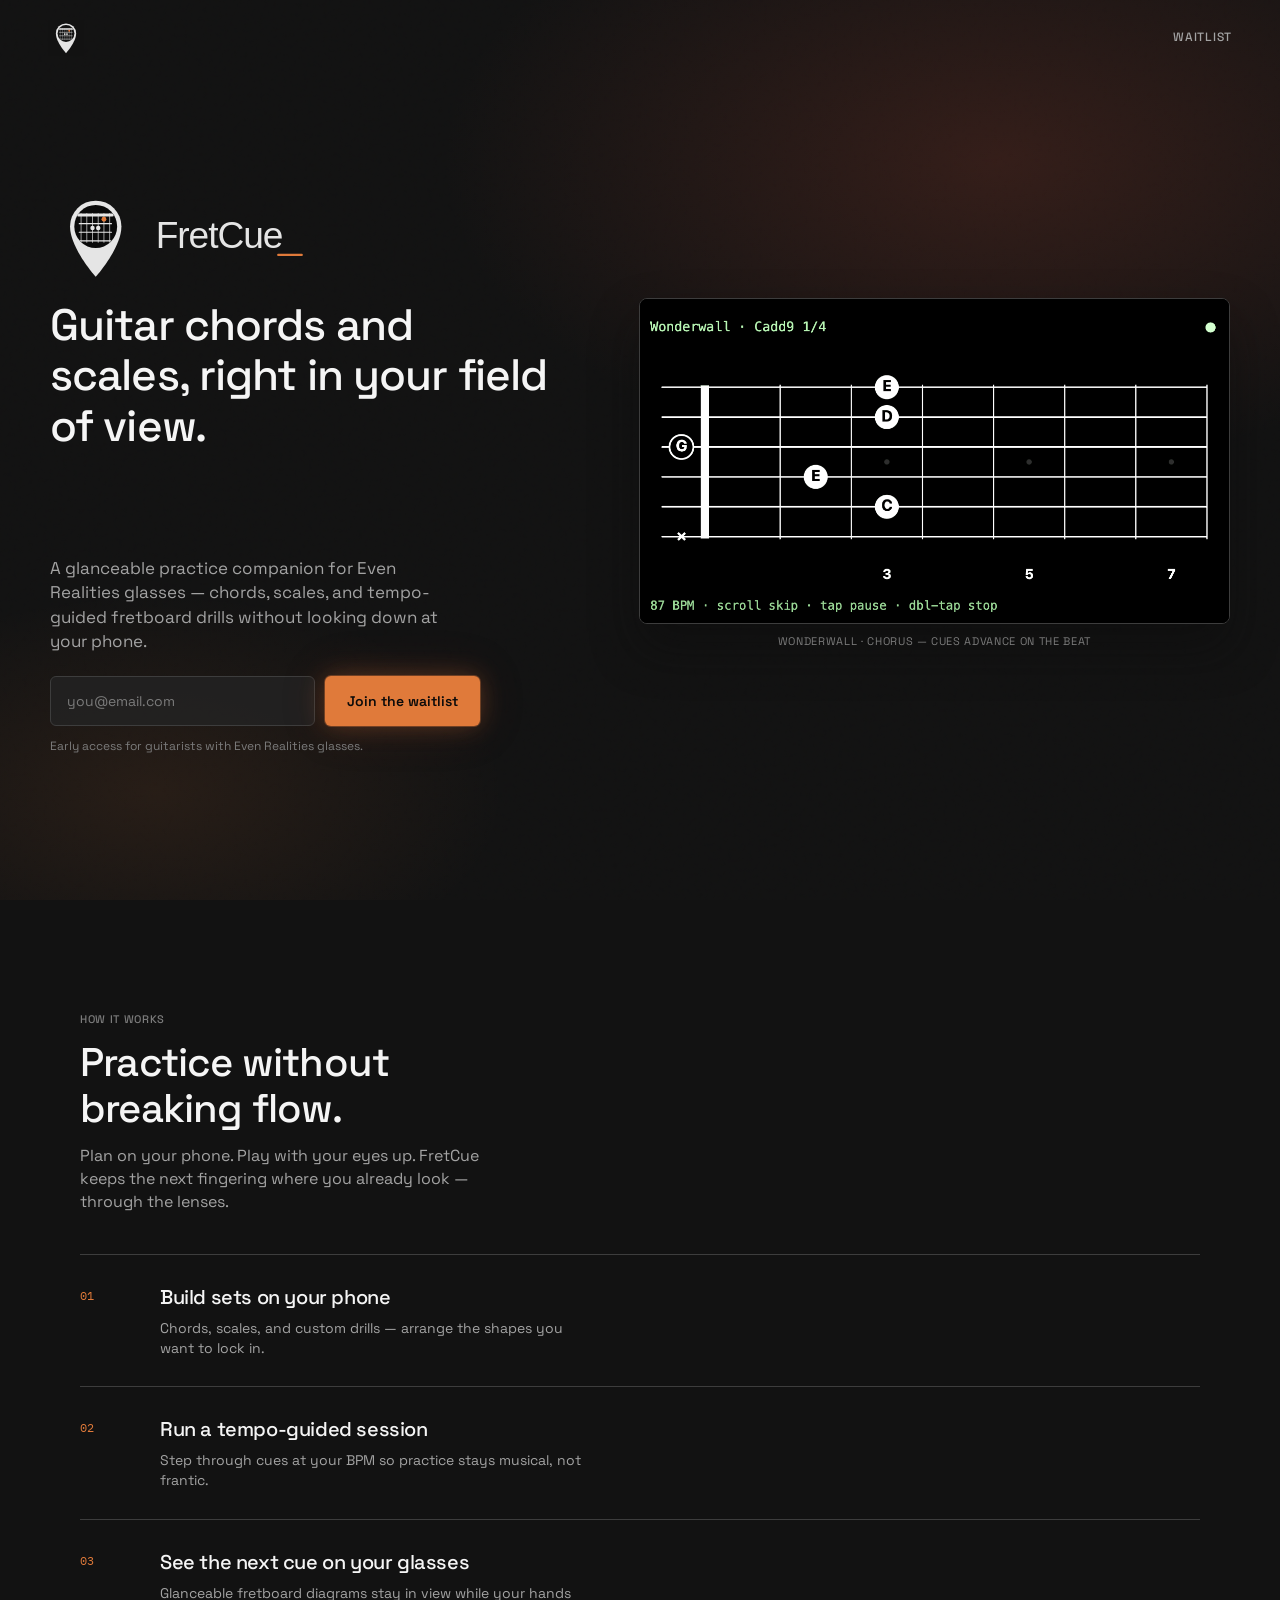
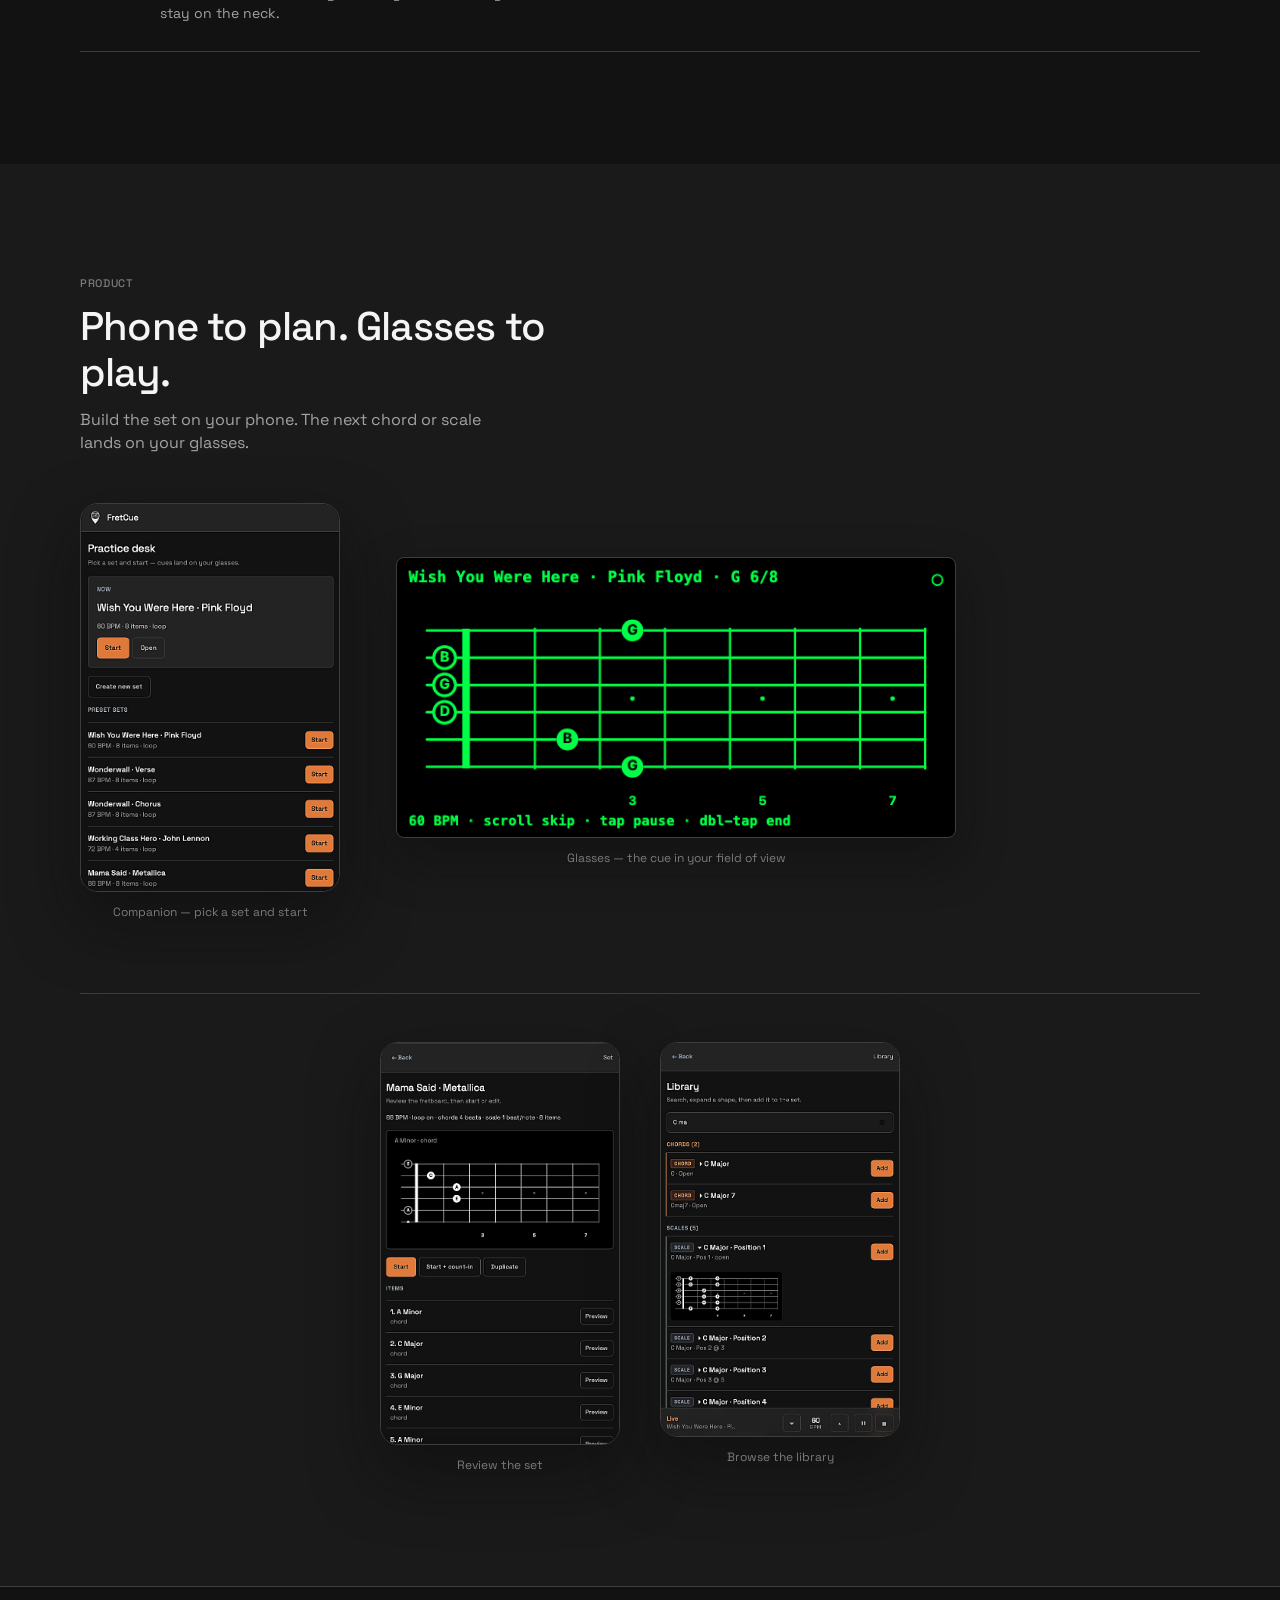
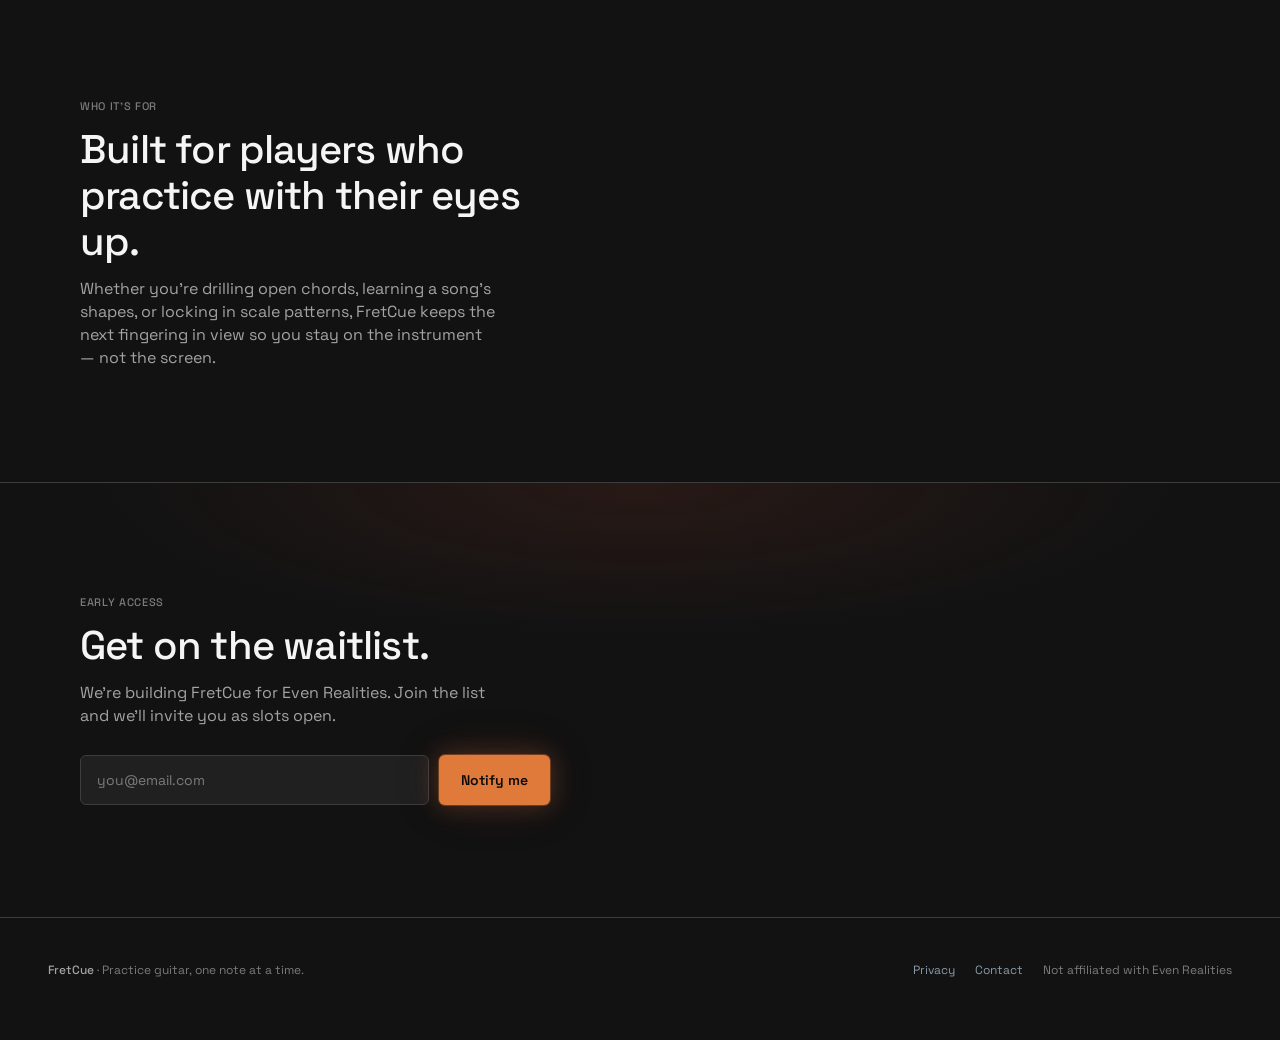
==== commit 38447363: "Restore animated hero HUD and redesign product screenshot layout." ====
--- a/index.html
+++ b/index.html
@@ -127,12 +127,12 @@
         <figure class="hero__pov">
           <img
             class="hero__pov-img"
-            src="assets/screens/glasses-hud.png"
-            alt="FretCue glasses display showing a G chord for Wish You Were Here"
-            width="576"
-            height="288"
+            src="assets/hud/wonderwall-chorus.gif"
+            alt="FretCue glasses HUD cycling Wonderwall chorus chords with metronome beat"
+            width="1152"
+            height="632"
           />
-          <figcaption class="hero__pov-caption">Wish You Were Here · cue on the glasses</figcaption>
+          <figcaption class="hero__pov-caption">Wonderwall · Chorus — cues advance on the beat</figcaption>
         </figure>
 
         <div class="hero__cta-block">
@@ -199,53 +199,49 @@
         <span class="section-label">Product</span>
         <h2 class="section-title">Phone to plan. Glasses to play.</h2>
         <p class="section-lede">
-          Companion UI for sets and sessions. Glasses HUD for the cue that matters right now.
+          Build the set on your phone. The next chord or scale lands on your glasses.
         </p>
 
-        <div class="proof__grid">
-          <figure>
+        <div class="proof__stage">
+          <figure class="proof__device proof__device--phone">
             <img
-              class="proof__phone-img"
               src="assets/screens/phone-home.png"
-              alt="FretCue companion app practice desk with Wish You Were Here and other preset sets"
+              alt="FretCue companion practice desk with Wish You Were Here selected"
               width="682"
               height="1024"
             />
-            <figcaption class="proof__caption">Phone companion — pick a set and start</figcaption>
+            <figcaption class="proof__caption">Companion — pick a set and start</figcaption>
           </figure>
 
-          <figure class="proof__glasses">
+          <figure class="proof__device proof__device--hud">
             <img
-              class="proof__glasses-img"
               src="assets/screens/glasses-hud.png"
               alt="FretCue glasses HUD showing Wish You Were Here G chord"
               width="576"
               height="288"
             />
-            <figcaption class="proof__caption">Glasses HUD — next fingering in view</figcaption>
+            <figcaption class="proof__caption">Glasses — the cue in your field of view</figcaption>
           </figure>
         </div>
 
-        <div class="proof__gallery">
-          <figure>
+        <div class="proof__phones">
+          <figure class="proof__device proof__device--phone">
             <img
-              class="proof__phone-img"
               src="assets/screens/phone-set-details.png"
               alt="FretCue set details for Mama Said with A Minor fretboard preview"
               width="609"
               height="1024"
             />
-            <figcaption class="proof__caption">Review shapes before you run</figcaption>
+            <figcaption class="proof__caption">Review the set</figcaption>
           </figure>
-          <figure>
+          <figure class="proof__device proof__device--phone">
             <img
-              class="proof__phone-img"
               src="assets/screens/phone-library.png"
-              alt="FretCue chord and scale library with C Major search results"
+              alt="FretCue library search for C Major chords and scales"
               width="621"
               height="1024"
             />
-            <figcaption class="proof__caption">Library — chords and scales to build sets</figcaption>
+            <figcaption class="proof__caption">Browse the library</figcaption>
           </figure>
         </div>
       </div>
--- a/styles/landing.css
+++ b/styles/landing.css
@@ -353,57 +353,61 @@
   background: var(--fc-bg);
 }
 
-.proof__grid {
+.proof__caption {
+  margin: 12px 0 0;
+  font-size: var(--fc-text-sm);
+  color: var(--fc-text-dim);
+  text-align: center;
+}
+
+.proof__device {
+  margin: 0;
+  min-width: 0;
+}
+
+.proof__device img {
+  display: block;
+  width: 100%;
+  height: auto;
+  object-fit: contain;
+  background: #000;
+}
+
+.proof__device--phone img {
+  border-radius: 18px;
+  border: 1px solid var(--fc-border);
+  box-shadow: 0 28px 64px color-mix(in srgb, var(--fc-black) 50%, transparent);
+}
+
+.proof__device--hud img {
+  border-radius: 8px;
+  border: 1px solid var(--fc-border);
+  box-shadow: 0 20px 48px color-mix(in srgb, var(--fc-black) 40%, transparent);
+}
+
+/* Phone + glasses as one composition */
+.proof__stage {
   display: grid;
-  grid-template-columns: minmax(200px, 280px) minmax(0, 1fr);
+  grid-template-columns: minmax(200px, 260px) minmax(0, 1fr);
   gap: clamp(28px, 5vw, 56px);
   align-items: center;
-  margin-top: 40px;
-}
-
-.proof__grid > figure,
-.proof__gallery > figure {
-  margin: 0;
-  min-width: 0;
-}
-
-.proof__caption {
-  margin: 14px 0 0;
-  font-size: var(--fc-text-sm);
-  color: var(--fc-text-dim);
-}
-
-.proof__phone-img {
-  width: 100%;
-  max-width: 280px;
-  height: auto;
-  display: block;
-  border-radius: 16px;
-  border: 1px solid var(--fc-border);
-  background: var(--fc-bg-deep);
-  box-shadow: 0 24px 60px color-mix(in srgb, var(--fc-black) 55%, transparent);
-}
-
-.proof__glasses-img {
-  width: 100%;
+  margin-top: 48px;
+}
+
+.proof__device--hud {
+  justify-self: stretch;
   max-width: 560px;
-  height: auto;
-  display: block;
-  border-radius: 8px;
-  border: 1px solid var(--fc-border);
-  background: #000;
-}
-
-.proof__gallery {
+}
+
+/* Secondary phone screens — equal, natural portrait */
+.proof__phones {
   display: grid;
-  grid-template-columns: repeat(2, minmax(0, 280px));
-  gap: clamp(24px, 4vw, 40px);
-  justify-content: start;
-  margin-top: clamp(36px, 6vw, 56px);
-}
-
-.proof__gallery .proof__phone-img {
-  max-width: 100%;
+  grid-template-columns: repeat(2, minmax(0, 240px));
+  gap: clamp(20px, 4vw, 40px);
+  justify-content: center;
+  margin-top: clamp(48px, 8vw, 72px);
+  padding-top: clamp(32px, 5vw, 48px);
+  border-top: 1px solid var(--fc-border);
 }
 
 /* ——— Audience ——— */
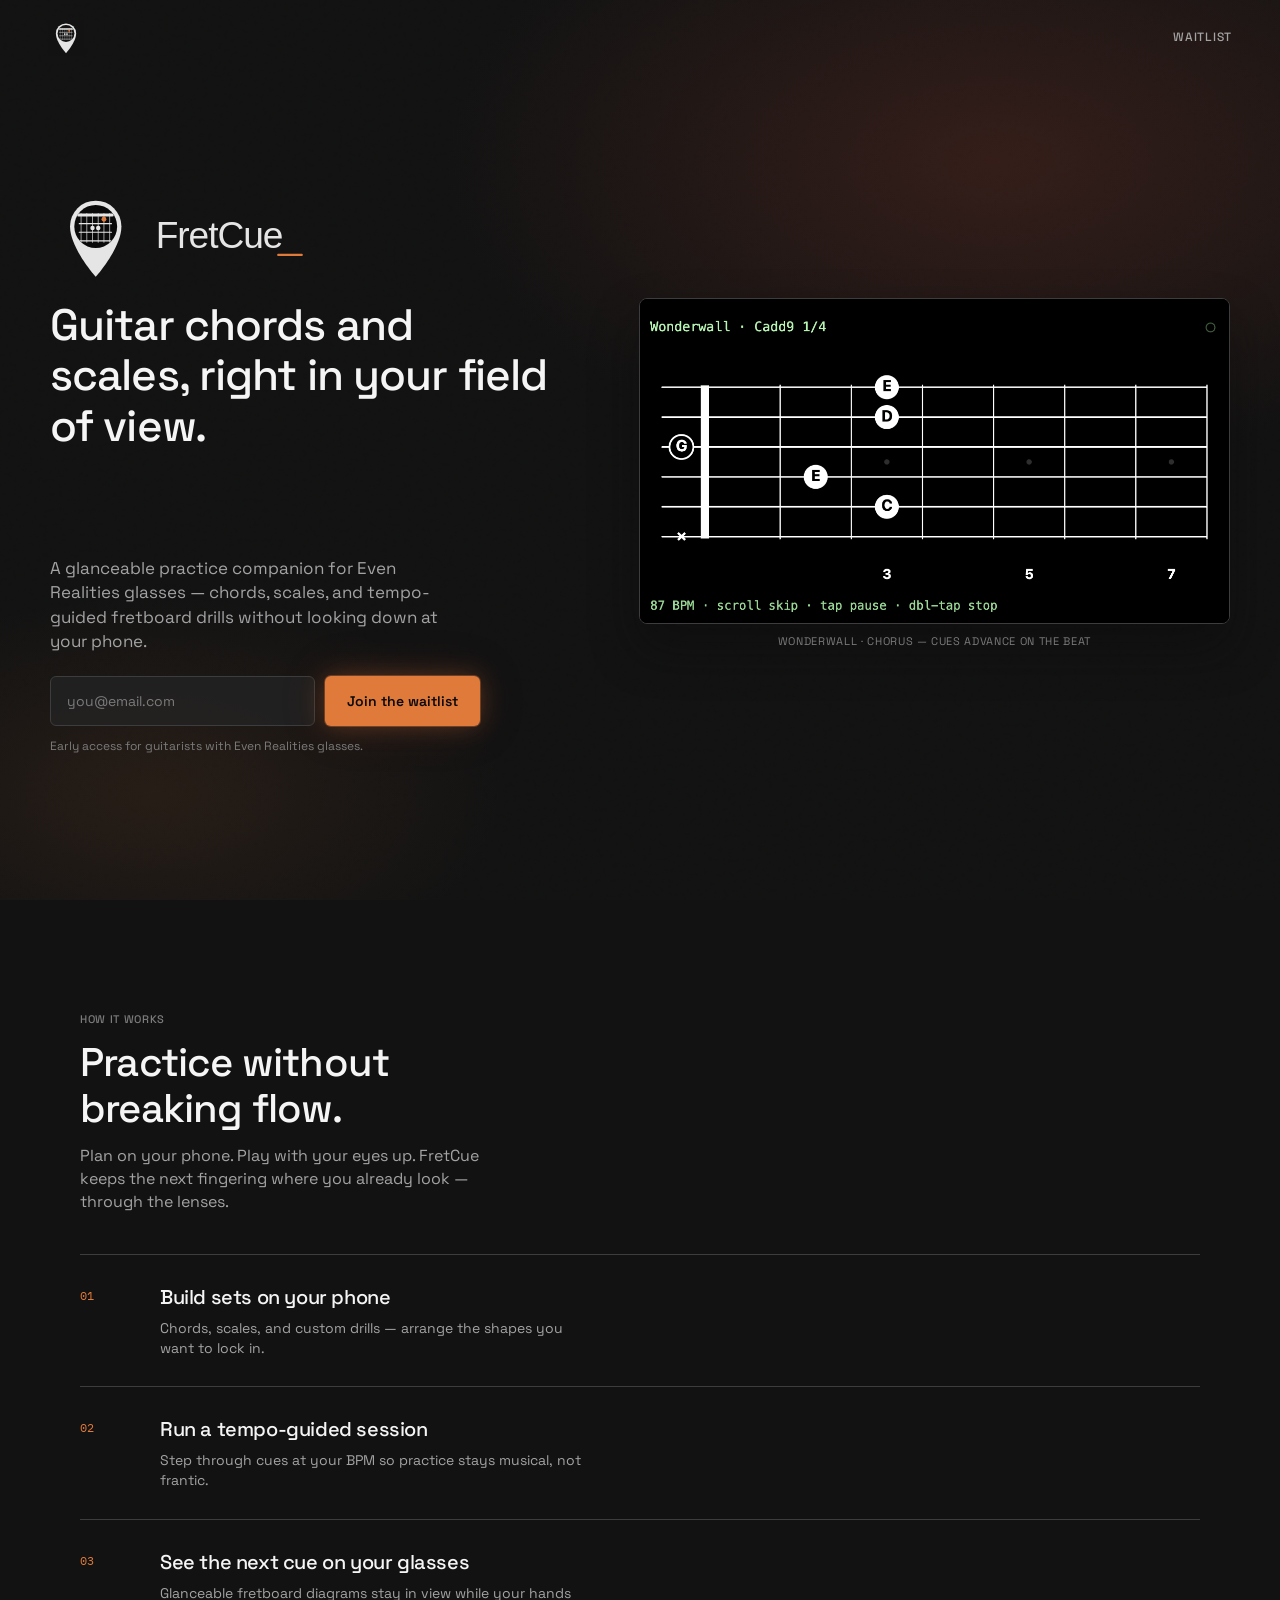
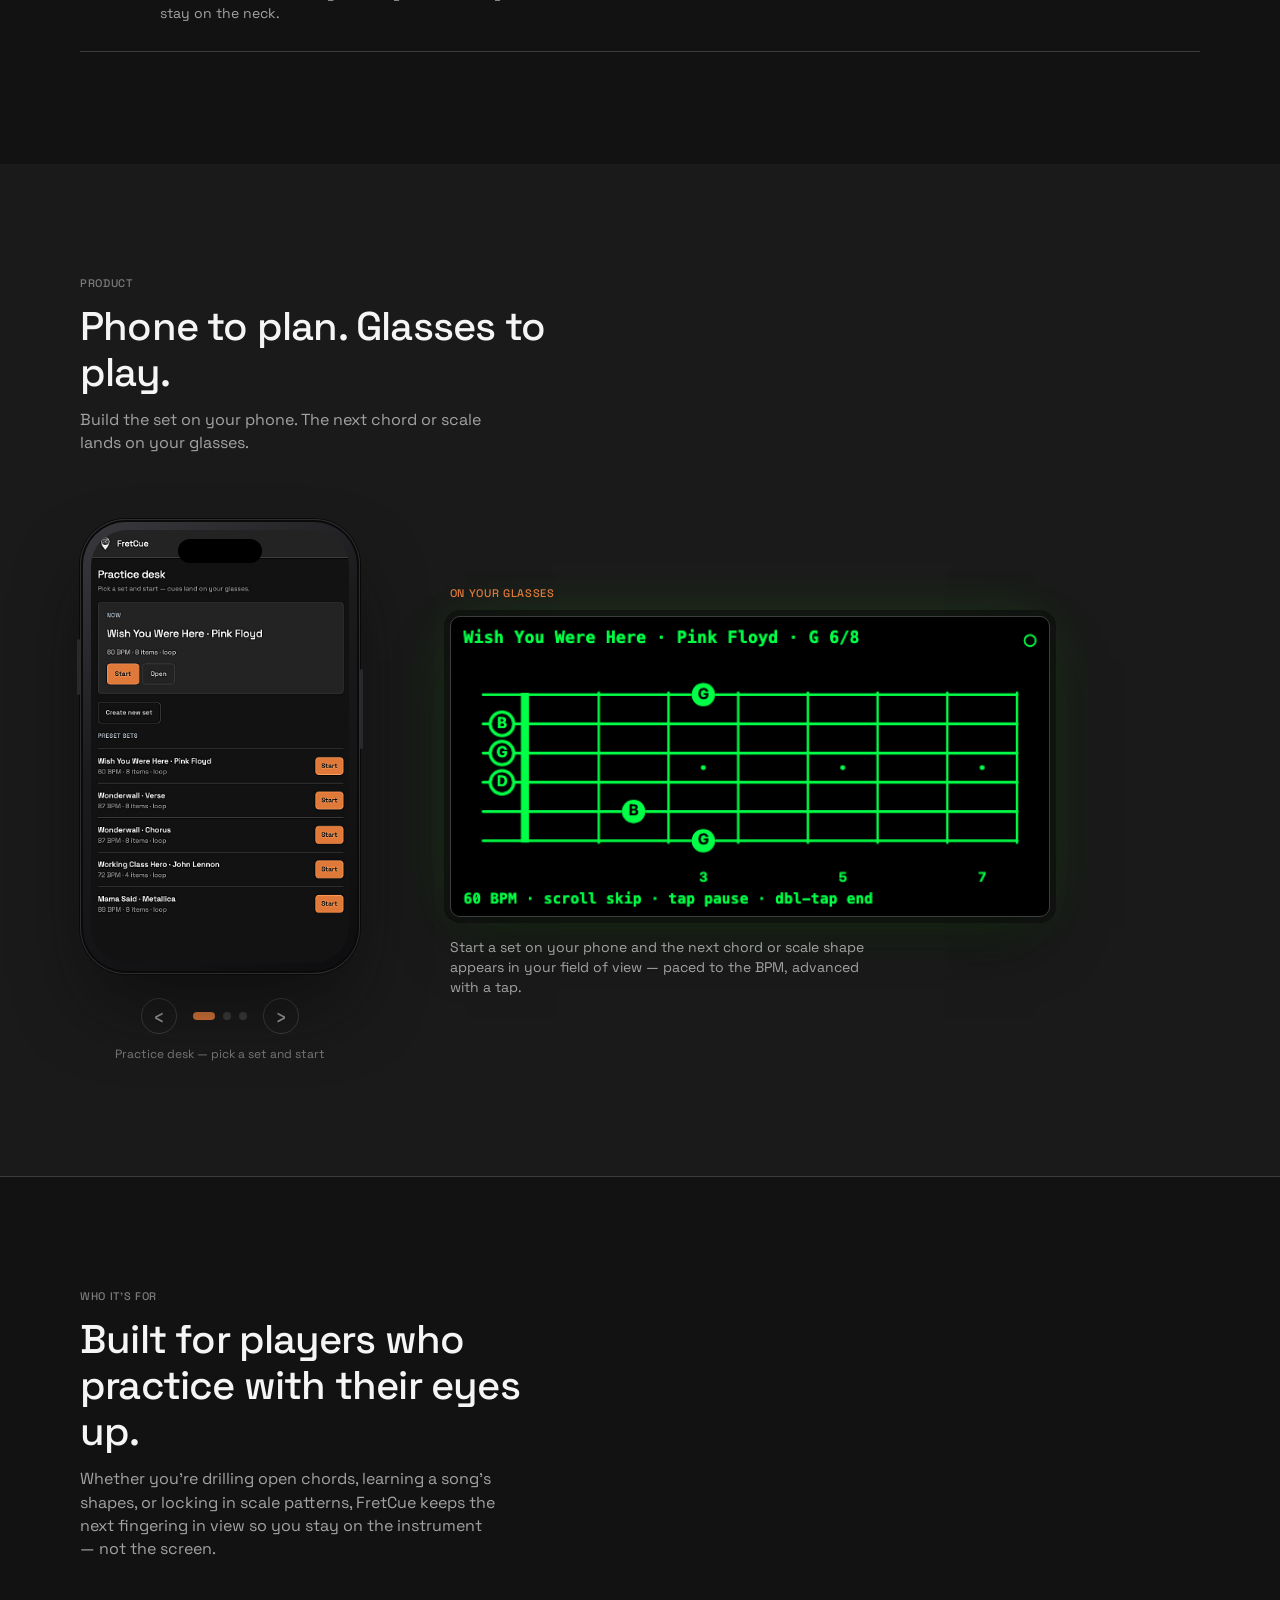
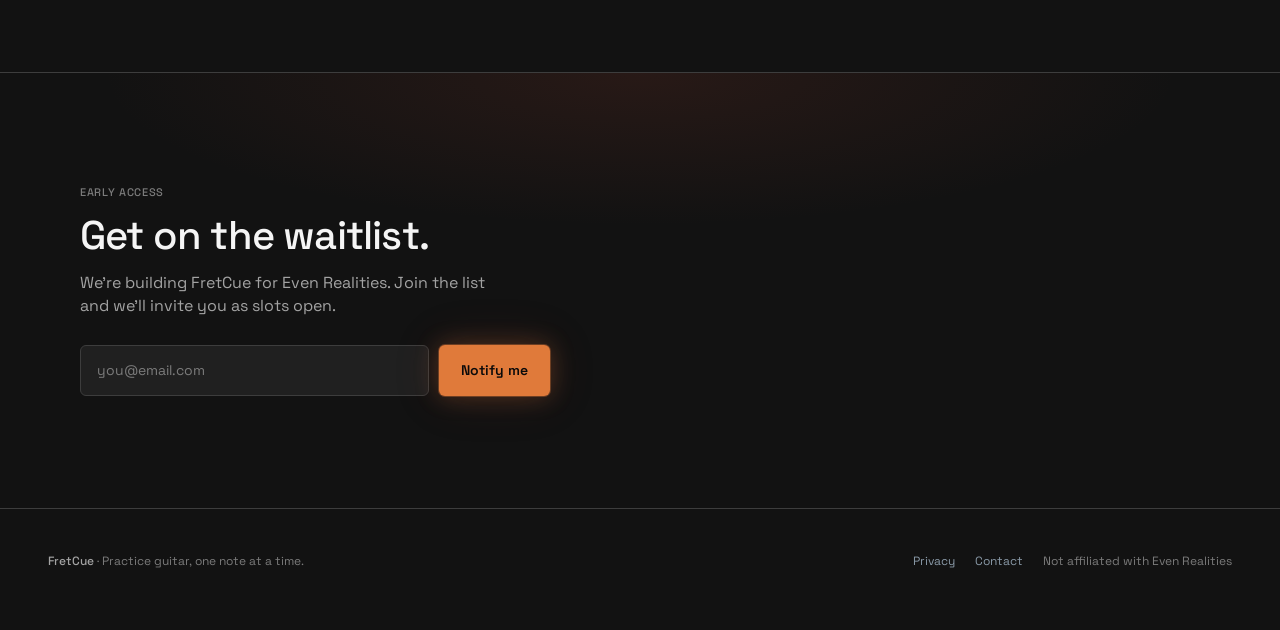
==== commit 7ee0e180: "Product section: phone-frame carousel with glasses HUD alongside." ====
--- a/index.html
+++ b/index.html
@@ -203,45 +203,86 @@
         </p>
 
         <div class="proof__stage">
-          <figure class="proof__device proof__device--phone">
-            <img
-              src="assets/screens/phone-home.png"
-              alt="FretCue companion practice desk with Wish You Were Here selected"
-              width="682"
-              height="1024"
-            />
-            <figcaption class="proof__caption">Companion — pick a set and start</figcaption>
-          </figure>
-
-          <figure class="proof__device proof__device--hud">
+          <div
+            class="carousel"
+            role="region"
+            aria-roledescription="carousel"
+            aria-label="FretCue companion app screens"
+          >
+            <div class="phone">
+              <span class="phone__island" aria-hidden="true"></span>
+              <div class="phone__screen carousel__track" tabindex="0">
+                <figure
+                  class="carousel__slide"
+                  role="group"
+                  aria-roledescription="slide"
+                  aria-label="1 of 3"
+                  data-caption="Practice desk — pick a set and start"
+                >
+                  <img
+                    src="assets/screens/phone-home.png"
+                    alt="FretCue companion practice desk with Wish You Were Here selected"
+                    width="682"
+                    height="1024"
+                  />
+                </figure>
+                <figure
+                  class="carousel__slide"
+                  role="group"
+                  aria-roledescription="slide"
+                  aria-label="2 of 3"
+                  data-caption="Set details — review the fretboard, then play"
+                >
+                  <img
+                    src="assets/screens/phone-set-details.png"
+                    alt="FretCue set details for Mama Said with A Minor fretboard preview"
+                    width="609"
+                    height="1024"
+                    loading="lazy"
+                  />
+                </figure>
+                <figure
+                  class="carousel__slide"
+                  role="group"
+                  aria-roledescription="slide"
+                  aria-label="3 of 3"
+                  data-caption="Library — chords and scale positions"
+                >
+                  <img
+                    src="assets/screens/phone-library.png"
+                    alt="FretCue library search for C Major chords and scales"
+                    width="621"
+                    height="1024"
+                    loading="lazy"
+                  />
+                </figure>
+              </div>
+            </div>
+
+            <div class="carousel__controls">
+              <button class="carousel__arrow" type="button" data-dir="-1" aria-label="Previous screen">
+                ‹
+              </button>
+              <div class="carousel__dots"></div>
+              <button class="carousel__arrow" type="button" data-dir="1" aria-label="Next screen">
+                ›
+              </button>
+            </div>
+            <p class="carousel__caption" aria-live="polite">Practice desk — pick a set and start</p>
+          </div>
+
+          <figure class="proof__hud">
+            <span class="proof__hud-label">On your glasses</span>
             <img
               src="assets/screens/glasses-hud.png"
               alt="FretCue glasses HUD showing Wish You Were Here G chord"
               width="576"
               height="288"
             />
-            <figcaption class="proof__caption">Glasses — the cue in your field of view</figcaption>
-          </figure>
-        </div>
-
-        <div class="proof__phones">
-          <figure class="proof__device proof__device--phone">
-            <img
-              src="assets/screens/phone-set-details.png"
-              alt="FretCue set details for Mama Said with A Minor fretboard preview"
-              width="609"
-              height="1024"
-            />
-            <figcaption class="proof__caption">Review the set</figcaption>
-          </figure>
-          <figure class="proof__device proof__device--phone">
-            <img
-              src="assets/screens/phone-library.png"
-              alt="FretCue library search for C Major chords and scales"
-              width="621"
-              height="1024"
-            />
-            <figcaption class="proof__caption">Browse the library</figcaption>
+            <figcaption class="proof__hud-caption">
+              Start a set on your phone and the next chord or scale shape appears in your field of
+              view — paced to the BPM, advanced with a tap.
+            </figcaption>
           </figure>
         </div>
       </div>
@@ -310,5 +351,6 @@
     </style>
     <script type="module" src="js/waitlist.js"></script>
     <script type="module" src="js/reveal.js"></script>
+    <script type="module" src="js/carousel.js"></script>
   </body>
 </html>
--- a/styles/landing.css
+++ b/styles/landing.css
@@ -353,61 +353,203 @@
   background: var(--fc-bg);
 }
 
-.proof__caption {
+.proof__stage {
+  display: grid;
+  grid-template-columns: auto minmax(0, 1fr);
+  gap: clamp(40px, 7vw, 96px);
+  align-items: center;
+  margin-top: clamp(40px, 6vw, 64px);
+}
+
+/* Phone frame */
+.phone {
+  --phone-w: 280px;
+  position: relative;
+  width: var(--phone-w);
+  padding: 11px;
+  border-radius: 46px;
+  background: linear-gradient(145deg, #3a3a3e 0%, #1b1b1e 40%, #0d0d0f 100%);
+  box-shadow:
+    inset 0 0 0 1px rgba(255, 255, 255, 0.14),
+    inset 0 0 0 3px #0a0a0b,
+    0 40px 80px -20px color-mix(in srgb, var(--fc-black) 80%, transparent),
+    0 0 0 1px rgba(0, 0, 0, 0.6);
+}
+
+.phone::before,
+.phone::after {
+  content: '';
+  position: absolute;
+  width: 3px;
+  border-radius: 2px;
+  background: #2a2a2e;
+}
+
+.phone::before {
+  left: -3px;
+  top: 120px;
+  height: 56px;
+  box-shadow: 0 -40px 0 -12px #2a2a2e;
+}
+
+.phone::after {
+  right: -3px;
+  top: 150px;
+  height: 80px;
+}
+
+.phone__island {
+  position: absolute;
+  z-index: 2;
+  top: 20px;
+  left: 50%;
+  width: 84px;
+  height: 24px;
+  border-radius: 999px;
+  background: #000;
+  transform: translateX(-50%);
+  pointer-events: none;
+}
+
+.phone__screen {
+  border-radius: 36px;
+  aspect-ratio: 609 / 1024;
+  background: #121212;
+  overflow: hidden;
+}
+
+/* Carousel */
+.carousel {
+  display: flex;
+  flex-direction: column;
+  align-items: center;
+}
+
+.carousel__track {
+  display: flex;
+  overflow-x: auto;
+  scroll-snap-type: x mandatory;
+  scroll-behavior: smooth;
+  overscroll-behavior-x: contain;
+  scrollbar-width: none;
+}
+
+.carousel__track::-webkit-scrollbar {
+  display: none;
+}
+
+.carousel__slide {
+  flex: 0 0 100%;
+  margin: 0;
+  scroll-snap-align: center;
+  scroll-snap-stop: always;
+}
+
+.carousel__slide img {
+  width: 100%;
+  height: 100%;
+  object-fit: contain;
+  object-position: top center;
+  user-select: none;
+  -webkit-user-drag: none;
+}
+
+.carousel__controls {
+  display: flex;
+  align-items: center;
+  gap: 16px;
+  margin-top: 24px;
+}
+
+.carousel__arrow {
+  display: grid;
+  place-items: center;
+  width: 36px;
+  height: 36px;
+  padding: 0 0 3px;
+  border: 1px solid var(--fc-border);
+  border-radius: 50%;
+  background: transparent;
+  color: var(--fc-text-soft);
+  font: inherit;
+  font-size: 22px;
+  line-height: 1;
+  cursor: pointer;
+  transition:
+    border-color 0.2s,
+    color 0.2s;
+}
+
+.carousel__arrow:hover {
+  border-color: var(--fc-ember);
+  color: var(--fc-text-bright);
+}
+
+.carousel__dots {
+  display: flex;
+  gap: 8px;
+}
+
+.carousel__dot {
+  width: 8px;
+  height: 8px;
+  padding: 0;
+  border: 0;
+  border-radius: 999px;
+  background: var(--fc-border);
+  cursor: pointer;
+  transition:
+    width 0.25s,
+    background 0.25s;
+}
+
+.carousel__dot[aria-current] {
+  width: 22px;
+  background: var(--fc-ember);
+}
+
+.carousel__caption {
+  min-height: 1.5em;
   margin: 12px 0 0;
   font-size: var(--fc-text-sm);
   color: var(--fc-text-dim);
   text-align: center;
 }
 
-.proof__device {
+/* Glasses HUD */
+.proof__hud {
   margin: 0;
   min-width: 0;
-}
-
-.proof__device img {
+  max-width: 600px;
+}
+
+.proof__hud-label {
   display: block;
+  margin-bottom: 14px;
+  font-size: var(--fc-text-xs);
+  font-weight: 500;
+  letter-spacing: var(--fc-tracking-label);
+  text-transform: uppercase;
+  color: var(--fc-ember);
+}
+
+.proof__hud img {
   width: 100%;
   height: auto;
-  object-fit: contain;
+  border-radius: 10px;
+  border: 1px solid var(--fc-border);
   background: #000;
-}
-
-.proof__device--phone img {
-  border-radius: 18px;
-  border: 1px solid var(--fc-border);
-  box-shadow: 0 28px 64px color-mix(in srgb, var(--fc-black) 50%, transparent);
-}
-
-.proof__device--hud img {
-  border-radius: 8px;
-  border: 1px solid var(--fc-border);
-  box-shadow: 0 20px 48px color-mix(in srgb, var(--fc-black) 40%, transparent);
-}
-
-/* Phone + glasses as one composition */
-.proof__stage {
-  display: grid;
-  grid-template-columns: minmax(200px, 260px) minmax(0, 1fr);
-  gap: clamp(28px, 5vw, 56px);
-  align-items: center;
-  margin-top: 48px;
-}
-
-.proof__device--hud {
-  justify-self: stretch;
-  max-width: 560px;
-}
-
-/* Secondary phone screens — equal, natural portrait */
-.proof__phones {
-  display: grid;
-  grid-template-columns: repeat(2, minmax(0, 240px));
-  gap: clamp(20px, 4vw, 40px);
-  justify-content: center;
-  margin-top: clamp(48px, 8vw, 72px);
-  padding-top: clamp(32px, 5vw, 48px);
-  border-top: 1px solid var(--fc-border);
+  box-shadow:
+    0 0 0 6px color-mix(in srgb, var(--fc-black) 60%, transparent),
+    0 0 60px -10px rgba(57, 255, 20, 0.18),
+    0 28px 60px -16px color-mix(in srgb, var(--fc-black) 70%, transparent);
+}
+
+.proof__hud-caption {
+  margin: 20px 0 0;
+  max-width: 46ch;
+  font-size: var(--fc-text-md);
+  color: var(--fc-text-soft);
 }
 
 /* ——— Audience ——— */
@@ -493,23 +635,19 @@
 }
 
 @media (max-width: 900px) {
-  .proof__grid {
+  .proof__stage {
     grid-template-columns: 1fr;
     justify-items: center;
-  }
-
-  .proof__gallery {
-    grid-template-columns: 1fr;
-    justify-items: center;
-  }
-
-  .proof__phone-img {
-    max-width: min(280px, 100%);
-    margin-inline: auto;
-  }
-
-  .proof__glasses-img {
-    max-width: none;
+    gap: 48px;
+  }
+
+  .phone {
+    --phone-w: min(270px, 74vw);
+  }
+
+  .proof__hud {
+    width: 100%;
+    max-width: 560px;
   }
 
   .hero__inner {
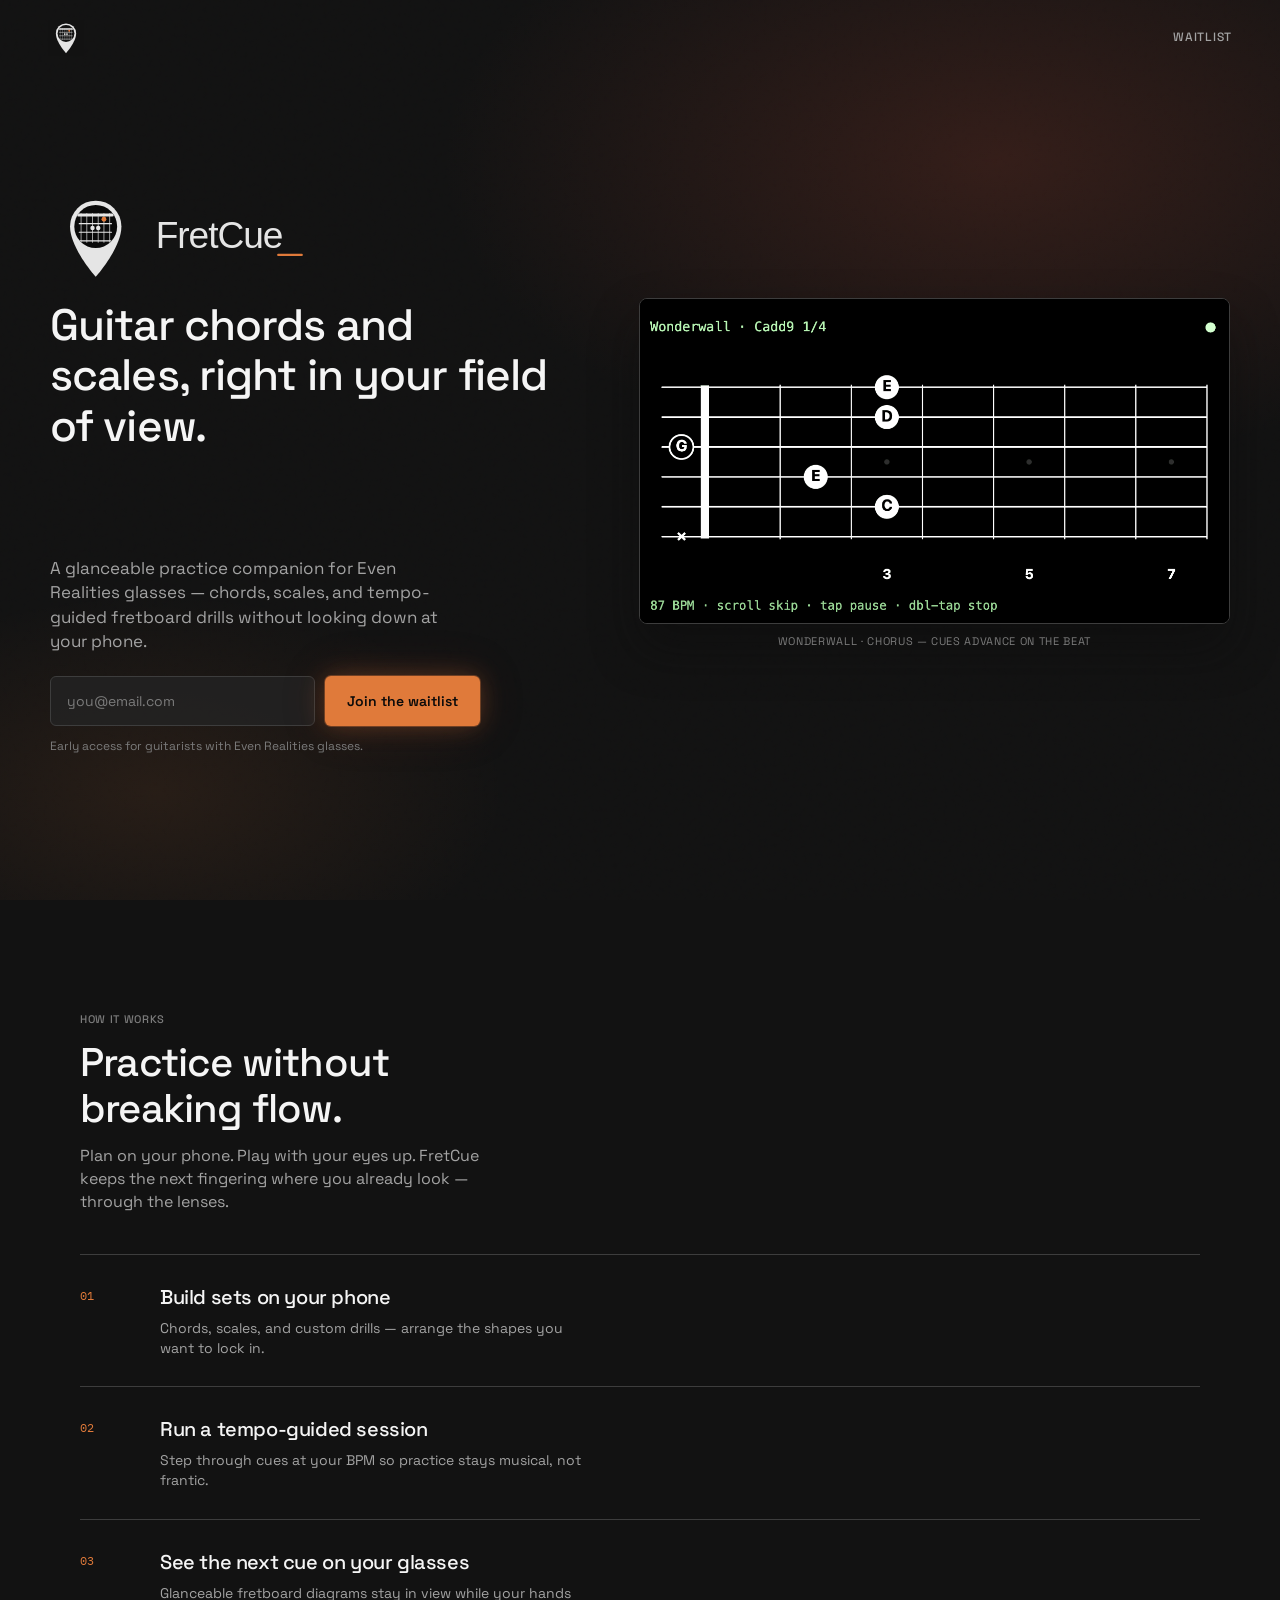
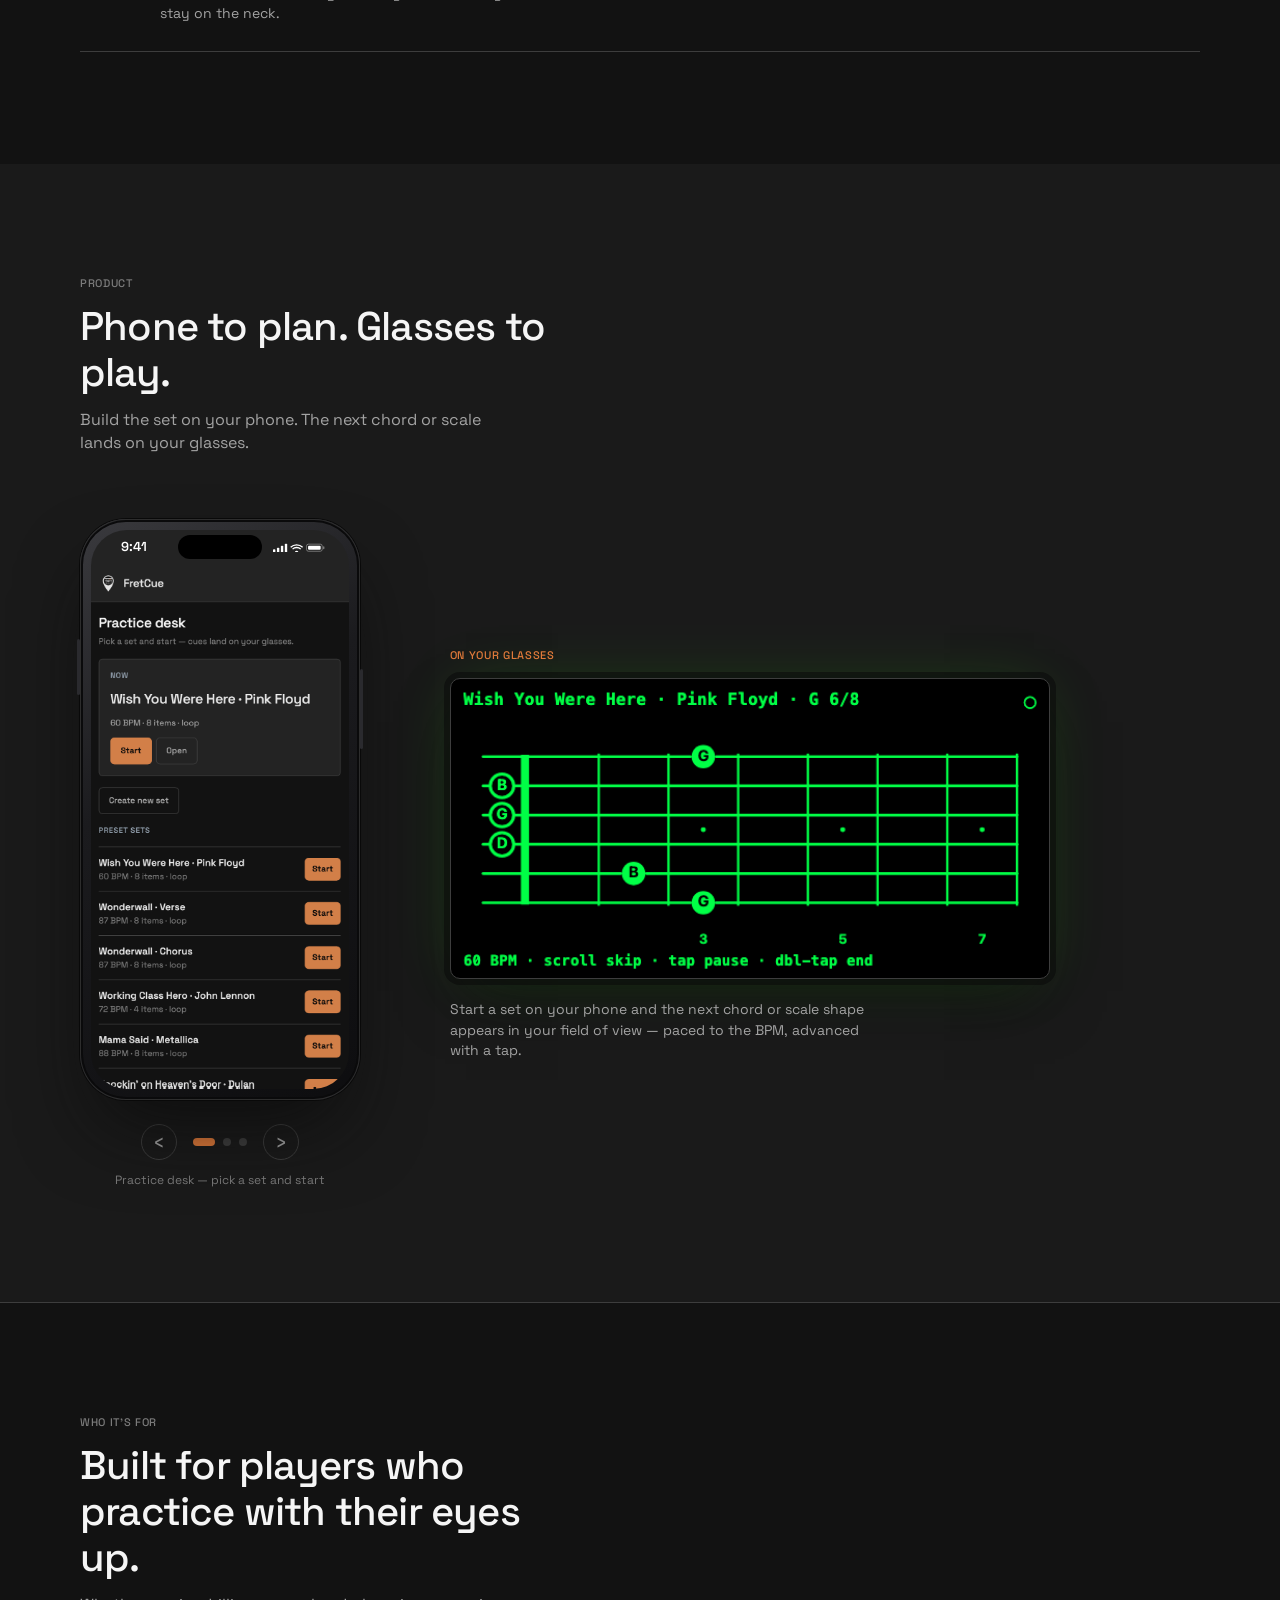
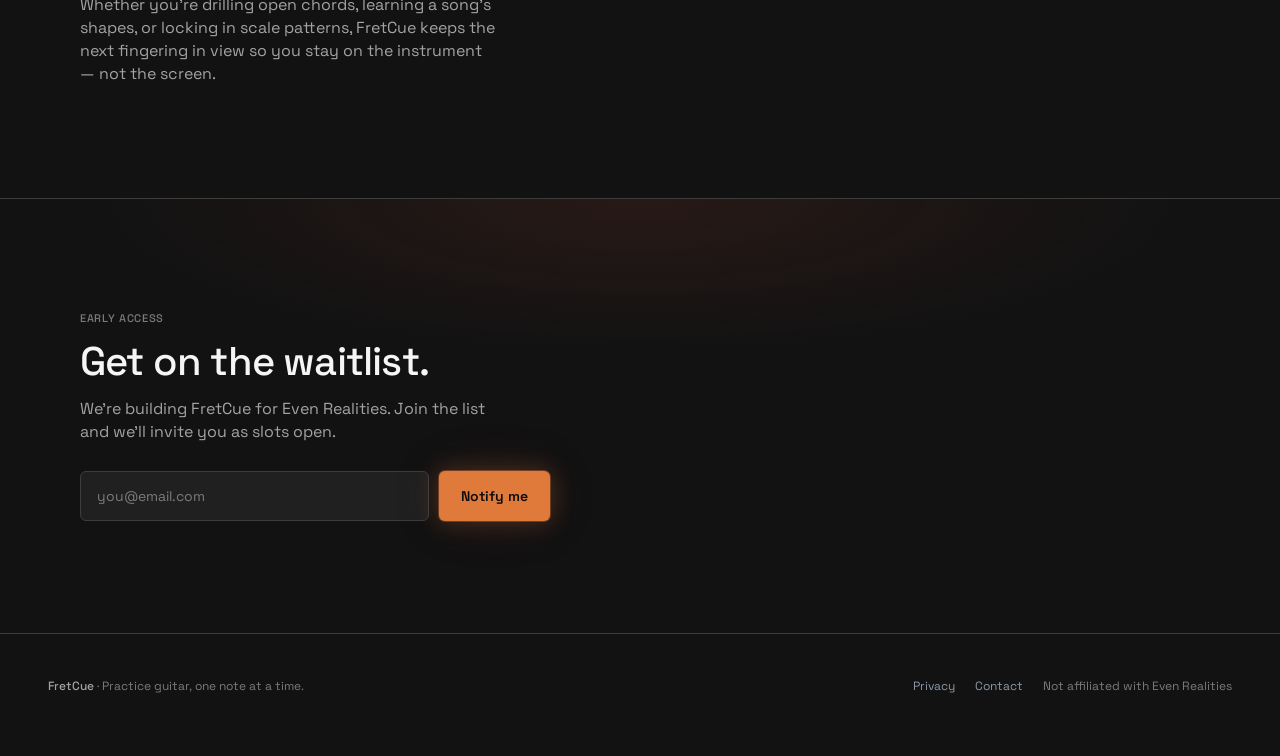
==== commit fd1cb6be: "iPhone-ratio app screenshots with status bar in phone frame." ====
--- a/index.html
+++ b/index.html
@@ -211,6 +211,21 @@
           >
             <div class="phone">
               <span class="phone__island" aria-hidden="true"></span>
+              <div class="phone__status" aria-hidden="true">
+                <span>9:41</span>
+                <svg viewBox="0 0 66 12" fill="currentColor">
+                  <rect x="0" y="8" width="3" height="4" rx="1" />
+                  <rect x="5" y="6" width="3" height="6" rx="1" />
+                  <rect x="10" y="3.5" width="3" height="8.5" rx="1" />
+                  <rect x="15" y="1" width="3" height="11" rx="1" />
+                  <path
+                    d="M30 3.2a10 10 0 0 1 7 2.8l1.2-1.2A11.7 11.7 0 0 0 30 1.5a11.7 11.7 0 0 0-8.2 3.3L23 6a10 10 0 0 1 7-2.8Zm0 3.4a6.6 6.6 0 0 1 4.6 1.8l1.2-1.2A8.3 8.3 0 0 0 30 4.9a8.3 8.3 0 0 0-5.8 2.3l1.2 1.2A6.6 6.6 0 0 1 30 6.6Zm0 3.3a3.3 3.3 0 0 1 2.2.9L30 13l-2.2-2.2a3.3 3.3 0 0 1 2.2-.9Z"
+                  />
+                  <rect x="42.5" y="1.5" width="20" height="9" rx="2.5" fill="none" stroke="currentColor" opacity="0.45" />
+                  <rect x="44.5" y="3.5" width="16" height="5" rx="1.2" />
+                  <rect x="63.6" y="4.2" width="1.6" height="3.6" rx="0.8" opacity="0.45" />
+                </svg>
+              </div>
               <div class="phone__screen carousel__track" tabindex="0">
                 <figure
                   class="carousel__slide"
@@ -222,8 +237,8 @@
                   <img
                     src="assets/screens/phone-home.png"
                     alt="FretCue companion practice desk with Wish You Were Here selected"
-                    width="682"
-                    height="1024"
+                    width="720"
+                    height="1561"
                   />
                 </figure>
                 <figure
@@ -235,9 +250,9 @@
                 >
                   <img
                     src="assets/screens/phone-set-details.png"
-                    alt="FretCue set details for Mama Said with A Minor fretboard preview"
-                    width="609"
-                    height="1024"
+                    alt="FretCue set details for Wish You Were Here with E Minor fretboard preview"
+                    width="720"
+                    height="1561"
                     loading="lazy"
                   />
                 </figure>
@@ -250,9 +265,9 @@
                 >
                   <img
                     src="assets/screens/phone-library.png"
-                    alt="FretCue library search for C Major chords and scales"
-                    width="621"
-                    height="1024"
+                    alt="FretCue library search for A Minor chords and pentatonic scales"
+                    width="720"
+                    height="1561"
                     loading="lazy"
                   />
                 </figure>
--- a/styles/landing.css
+++ b/styles/landing.css
@@ -401,7 +401,7 @@
 .phone__island {
   position: absolute;
   z-index: 2;
-  top: 20px;
+  top: calc(11px + ((var(--phone-w) - 22px) * 0.137 - 24px) / 2);
   left: 50%;
   width: 84px;
   height: 24px;
@@ -411,9 +411,32 @@
   pointer-events: none;
 }
 
+.phone__status {
+  position: absolute;
+  z-index: 2;
+  top: 11px;
+  left: 11px;
+  right: 11px;
+  height: calc((var(--phone-w) - 22px) * 0.137);
+  display: flex;
+  align-items: center;
+  justify-content: space-between;
+  padding: 0 24px 0 30px;
+  color: #fff;
+  font-size: 13px;
+  font-weight: 600;
+  letter-spacing: 0.01em;
+  pointer-events: none;
+}
+
+.phone__status svg {
+  width: 52px;
+  height: auto;
+}
+
 .phone__screen {
   border-radius: 36px;
-  aspect-ratio: 609 / 1024;
+  aspect-ratio: 1179 / 2556;
   background: #121212;
   overflow: hidden;
 }
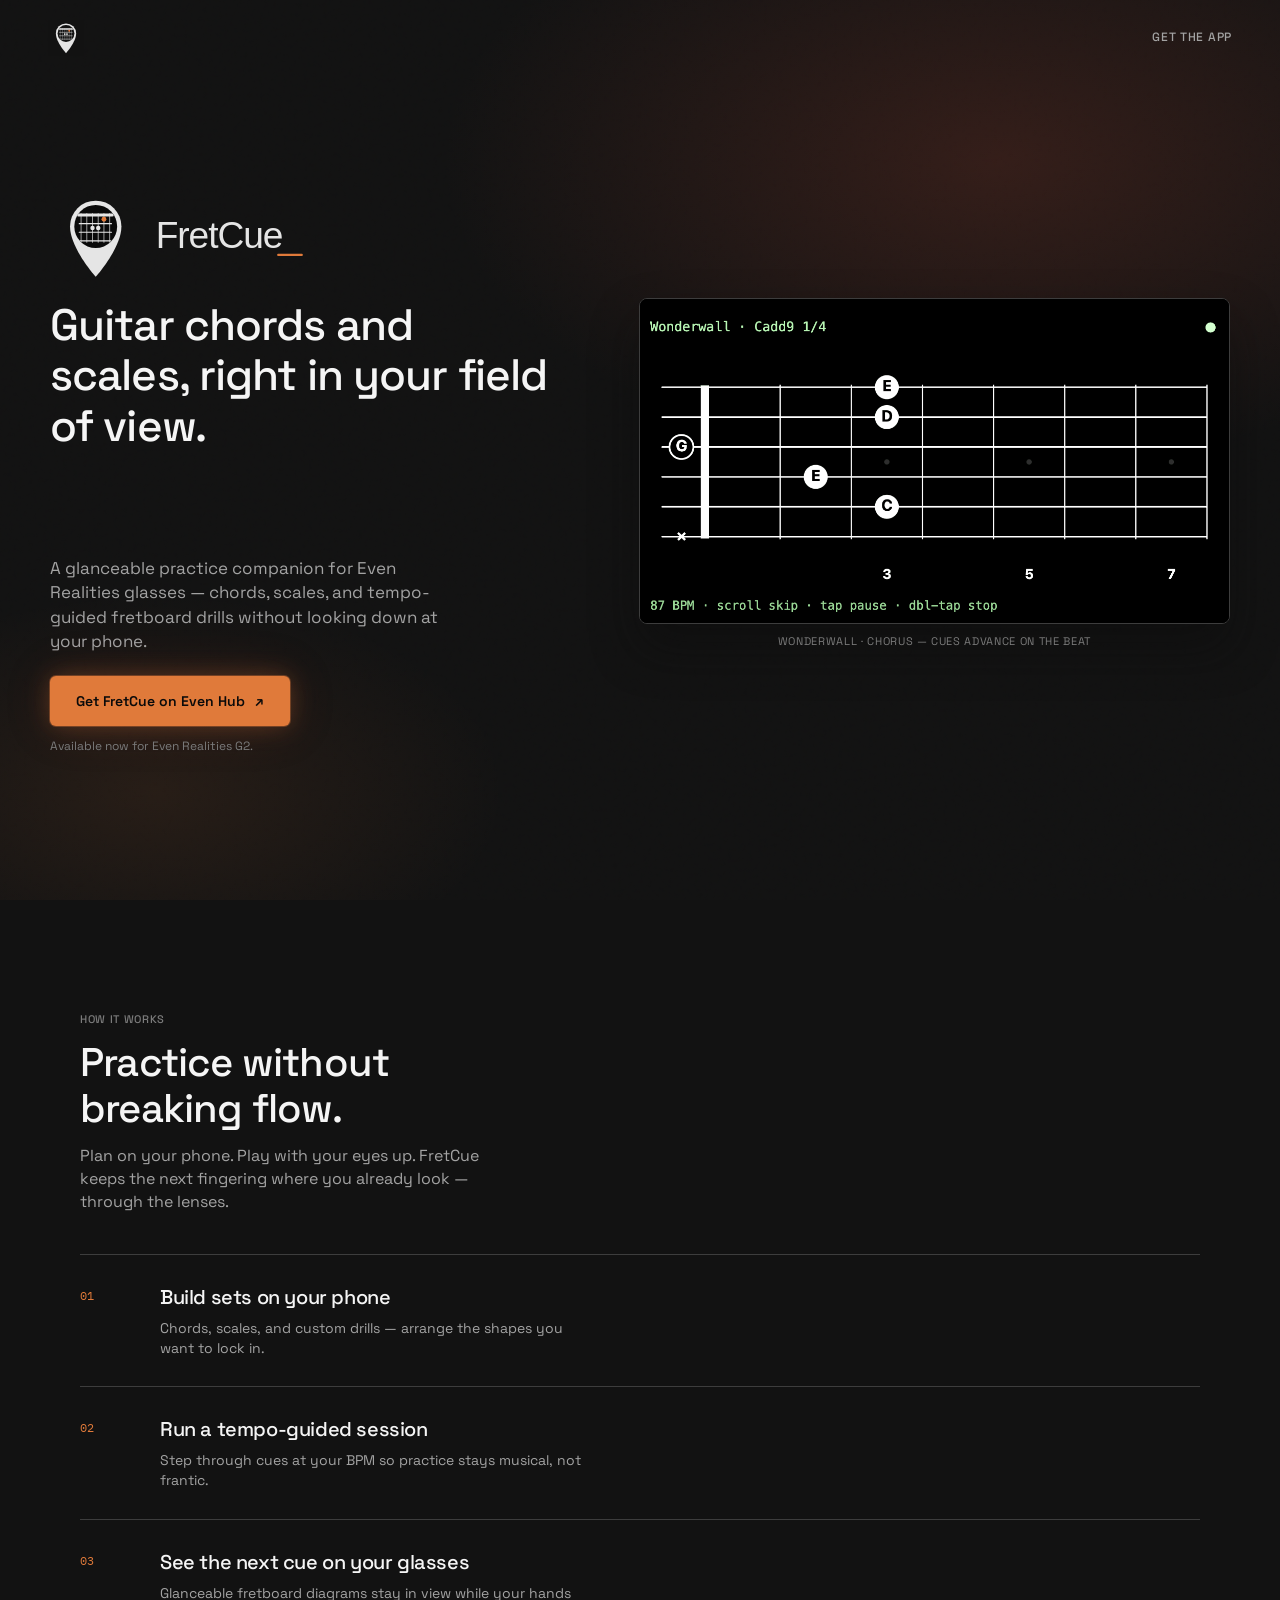
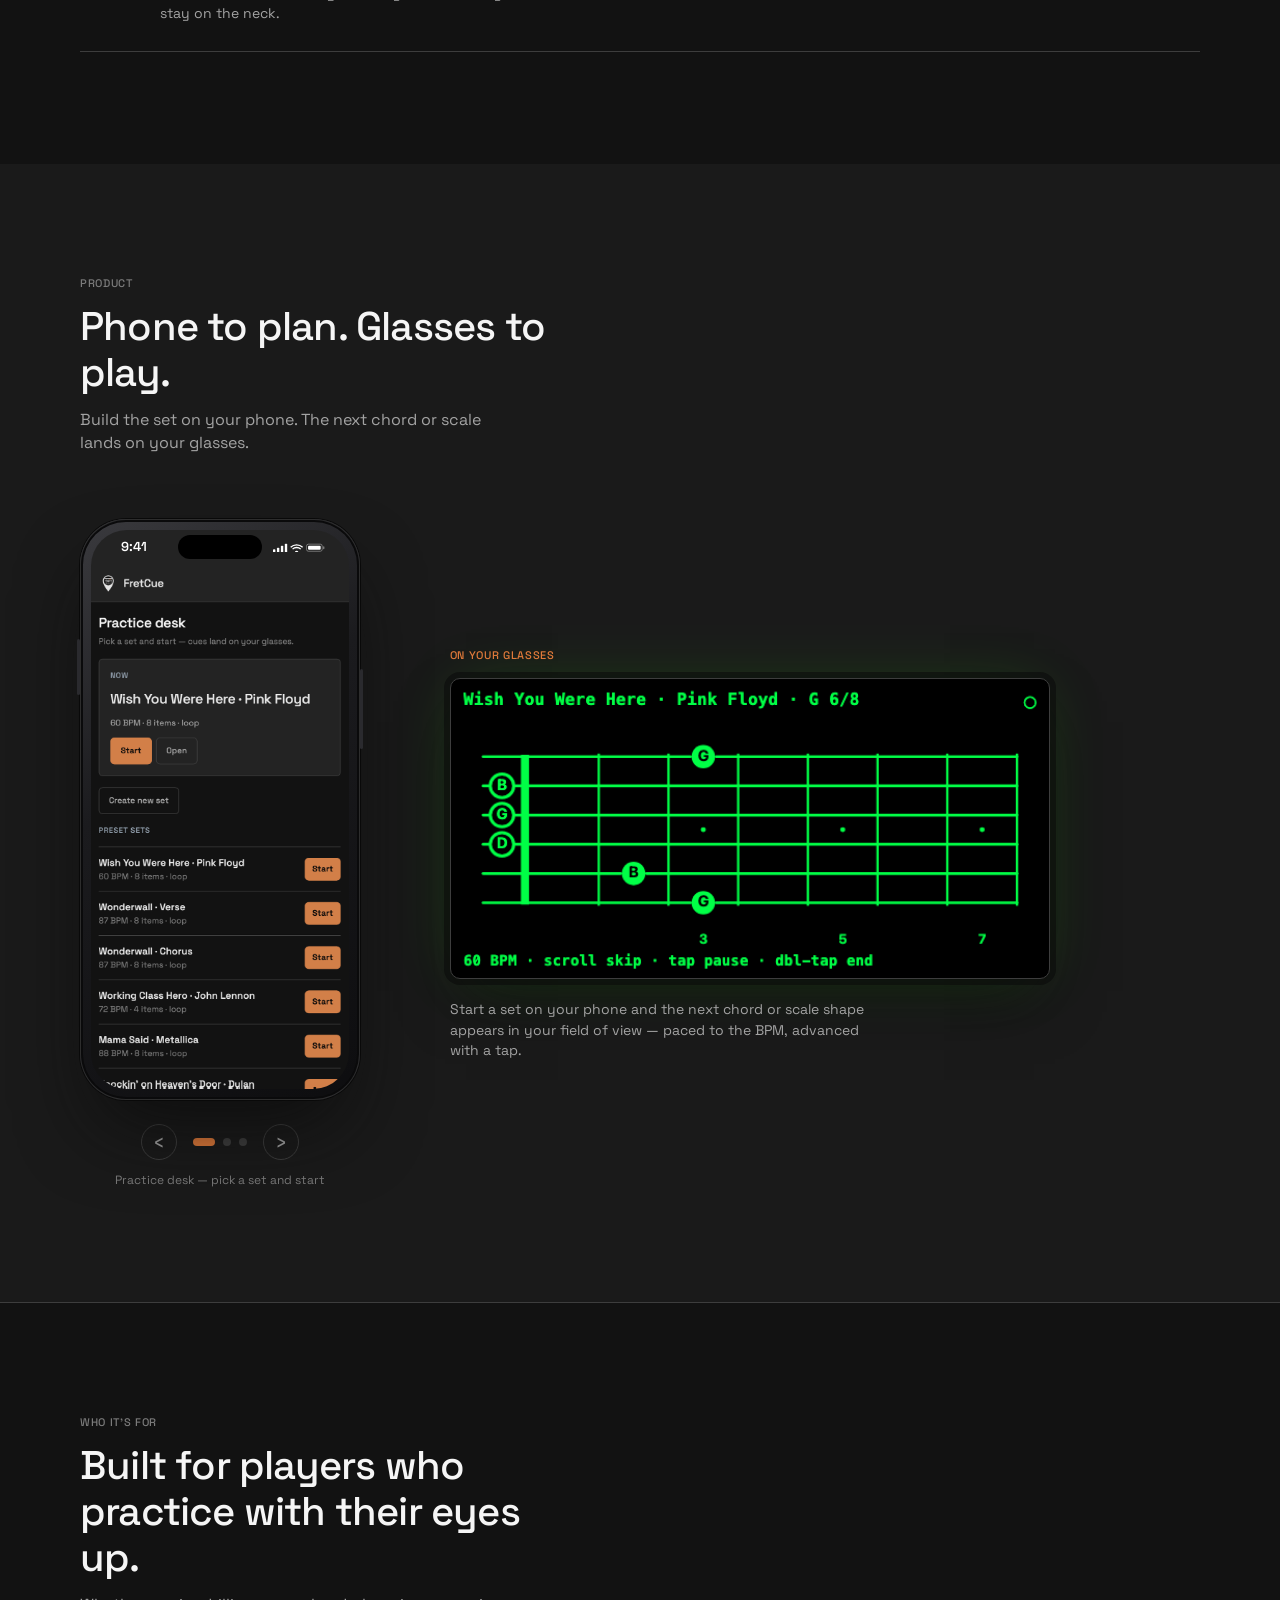
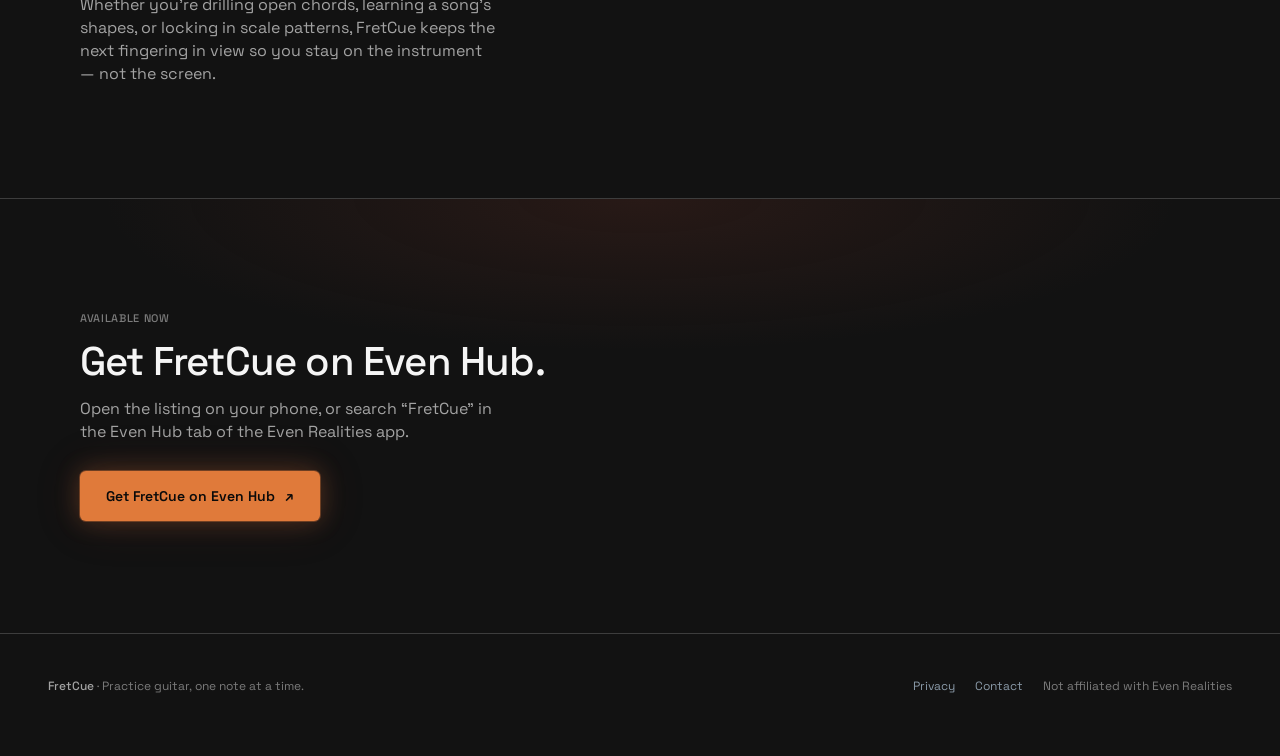
==== commit fa32fee7: "Replace waitlist with Even Hub store links now that FretCue is live." ====
--- a/index.html
+++ b/index.html
@@ -81,13 +81,8 @@
             "operatingSystem": "Even Realities",
             "description": "A glanceable guitar practice companion for chords, scales, and tempo-guided fretboard drills on Even Realities glasses.",
             "url": "https://fretcue.com/",
+            "installUrl": "https://hub.evenrealities.com/catalogue/com.fretcue.guitarpractice",
             "image": "https://fretcue.com/assets/og-image.png",
-            "offers": {
-              "@type": "Offer",
-              "price": "0",
-              "priceCurrency": "USD",
-              "availability": "https://schema.org/PreOrder"
-            },
             "publisher": { "@id": "https://fretcue.com/#organization" }
           },
           {
@@ -97,7 +92,7 @@
             "name": "FretCue — Guitar chords and scales in your field of view",
             "isPartOf": { "@id": "https://fretcue.com/#website" },
             "about": { "@id": "https://fretcue.com/#app" },
-            "description": "Join the waitlist for FretCue — glanceable guitar chords and scales for Even Realities glasses.",
+            "description": "Get FretCue on Even Hub — glanceable guitar chords and scales for Even Realities glasses.",
             "inLanguage": "en"
           }
         ]
@@ -109,7 +104,11 @@
       <a href="#top" aria-label="FretCue home">
         <img class="site-nav__mark" src="assets/logo/mark-on-dark.svg" alt="" width="36" height="36" />
       </a>
-      <a class="site-nav__link" href="#waitlist">Waitlist</a>
+      <a
+        class="site-nav__link"
+        href="https://hub.evenrealities.com/catalogue/com.fretcue.guitarpractice"
+        >Get the app</a
+      >
     </nav>
 
     <header class="hero fc-grain" id="top">
@@ -141,21 +140,13 @@
             tempo-guided fretboard drills without looking down at your phone.
           </p>
 
-          <form class="waitlist" id="waitlist-hero" data-waitlist novalidate>
-            <label class="visually-hidden" for="email-hero">Email</label>
-            <input
-              class="waitlist__input"
-              id="email-hero"
-              name="email"
-              type="email"
-              autocomplete="email"
-              required
-              placeholder="you@email.com"
-            />
-            <button class="waitlist__submit fc-ember-glow" type="submit">Join the waitlist</button>
-            <p class="waitlist__status" role="status" aria-live="polite"></p>
-          </form>
-          <p class="hero__cta-note">Early access for guitarists with Even Realities glasses.</p>
+          <a
+            class="store-cta fc-ember-glow"
+            href="https://hub.evenrealities.com/catalogue/com.fretcue.guitarpractice"
+          >
+            Get FretCue on Even Hub <span aria-hidden="true">↗</span>
+          </a>
+          <p class="hero__cta-note">Available now for Even Realities G2.</p>
         </div>
       </div>
     </header>
@@ -315,28 +306,20 @@
       </div>
     </section>
 
-    <section class="section closing" id="waitlist">
+    <section class="section closing" id="get">
       <div class="wrap">
-        <span class="section-label">Early access</span>
-        <h2 class="section-title">Get on the waitlist.</h2>
+        <span class="section-label">Available now</span>
+        <h2 class="section-title">Get FretCue on Even Hub.</h2>
         <p class="section-lede">
-          We’re building FretCue for Even Realities. Join the list and we’ll invite you as slots
-          open.
+          Open the listing on your phone, or search “FretCue” in the Even Hub tab of the Even
+          Realities app.
         </p>
-        <form class="waitlist waitlist--panel" id="waitlist-footer" data-waitlist novalidate>
-          <label class="visually-hidden" for="email-footer">Email</label>
-          <input
-            class="waitlist__input"
-            id="email-footer"
-            name="email"
-            type="email"
-            autocomplete="email"
-            required
-            placeholder="you@email.com"
-          />
-          <button class="waitlist__submit fc-ember-glow" type="submit">Notify me</button>
-          <p class="waitlist__status" role="status" aria-live="polite"></p>
-        </form>
+        <a
+          class="store-cta store-cta--panel fc-ember-glow"
+          href="https://hub.evenrealities.com/catalogue/com.fretcue.guitarpractice"
+        >
+          Get FretCue on Even Hub <span aria-hidden="true">↗</span>
+        </a>
       </div>
     </section>
 
@@ -351,20 +334,6 @@
       </div>
     </footer>
 
-    <style>
-      .visually-hidden {
-        position: absolute;
-        width: 1px;
-        height: 1px;
-        padding: 0;
-        margin: -1px;
-        overflow: hidden;
-        clip: rect(0, 0, 0, 0);
-        white-space: nowrap;
-        border: 0;
-      }
-    </style>
-    <script type="module" src="js/waitlist.js"></script>
     <script type="module" src="js/reveal.js"></script>
     <script type="module" src="js/carousel.js"></script>
   </body>
--- a/styles/landing.css
+++ b/styles/landing.css
@@ -216,85 +216,34 @@
 }
 
 
-/* ——— Waitlist form ——— */
-.waitlist {
-  display: flex;
-  flex-wrap: wrap;
+/* ——— Store CTA ——— */
+.store-cta {
+  display: inline-flex;
+  align-items: center;
   gap: 10px;
-  align-items: stretch;
-  max-width: 440px;
-}
-
-.waitlist__input {
-  flex: 1 1 200px;
-  min-width: 0;
-  padding: 14px 16px;
-  border: 1px solid var(--fc-border);
-  border-radius: var(--fc-radius);
-  background: color-mix(in srgb, var(--fc-surface) 80%, transparent);
-  color: var(--fc-text-bright);
-  font: inherit;
-  font-size: var(--fc-text-md);
-  transition: border-color 0.2s ease, background 0.2s ease;
-}
-
-.waitlist__input::placeholder {
-  color: var(--fc-text-dim);
-}
-
-.waitlist__input:hover,
-.waitlist__input:focus {
-  border-color: var(--fc-steel);
-  background: var(--fc-surface);
-  outline: none;
-}
-
-.waitlist__submit {
-  flex: 0 0 auto;
-  padding: 14px 22px;
-  border: none;
+  padding: 15px 26px;
   border-radius: var(--fc-radius);
   background: var(--fc-ember);
   color: var(--fc-black);
-  font: inherit;
   font-size: var(--fc-text-md);
   font-weight: 600;
-  cursor: pointer;
-  transition: background 0.2s ease, transform 0.2s ease;
-}
-
-.waitlist__submit:hover:not(:disabled) {
+  transition:
+    background 0.2s ease,
+    transform 0.2s ease;
+}
+
+.store-cta:hover {
   background: var(--fc-ember-hot);
-}
-
-.waitlist__submit:active:not(:disabled) {
+  color: var(--fc-black);
+}
+
+.store-cta:active {
   background: var(--fc-ember-deep);
   transform: translateY(1px);
 }
 
-.waitlist__submit:disabled {
-  opacity: 0.7;
-  cursor: wait;
-}
-
-.waitlist__status {
-  margin: 10px 0 0;
-  min-height: 1.3em;
-  font-size: var(--fc-text-sm);
-  color: var(--fc-steel-bright);
-}
-
-.waitlist__status.is-success {
-  color: var(--fc-positive);
-}
-
-.waitlist__status.is-error {
-  color: var(--fc-negative);
-}
-
-.waitlist--panel {
+.store-cta--panel {
   margin-top: 28px;
-  max-width: 480px;
 }
 
 /* ——— How it works ——— */
@@ -581,7 +530,7 @@
   border-bottom: 1px solid var(--fc-border);
 }
 
-/* ——— Closing waitlist ——— */
+/* ——— Closing CTA ——— */
 .closing {
   background:
     radial-gradient(
@@ -593,7 +542,7 @@
 }
 
 .closing .section-title {
-  max-width: 16ch;
+  max-width: 24ch;
 }
 
 /* ——— Footer ——— */
@@ -704,13 +653,9 @@
     text-align: left;
   }
 
-  .waitlist {
-    max-width: none;
-  }
-
-  .waitlist__input,
-  .waitlist__submit {
-    flex: 1 1 100%;
+  .store-cta {
+    width: 100%;
+    justify-content: center;
   }
 }
 
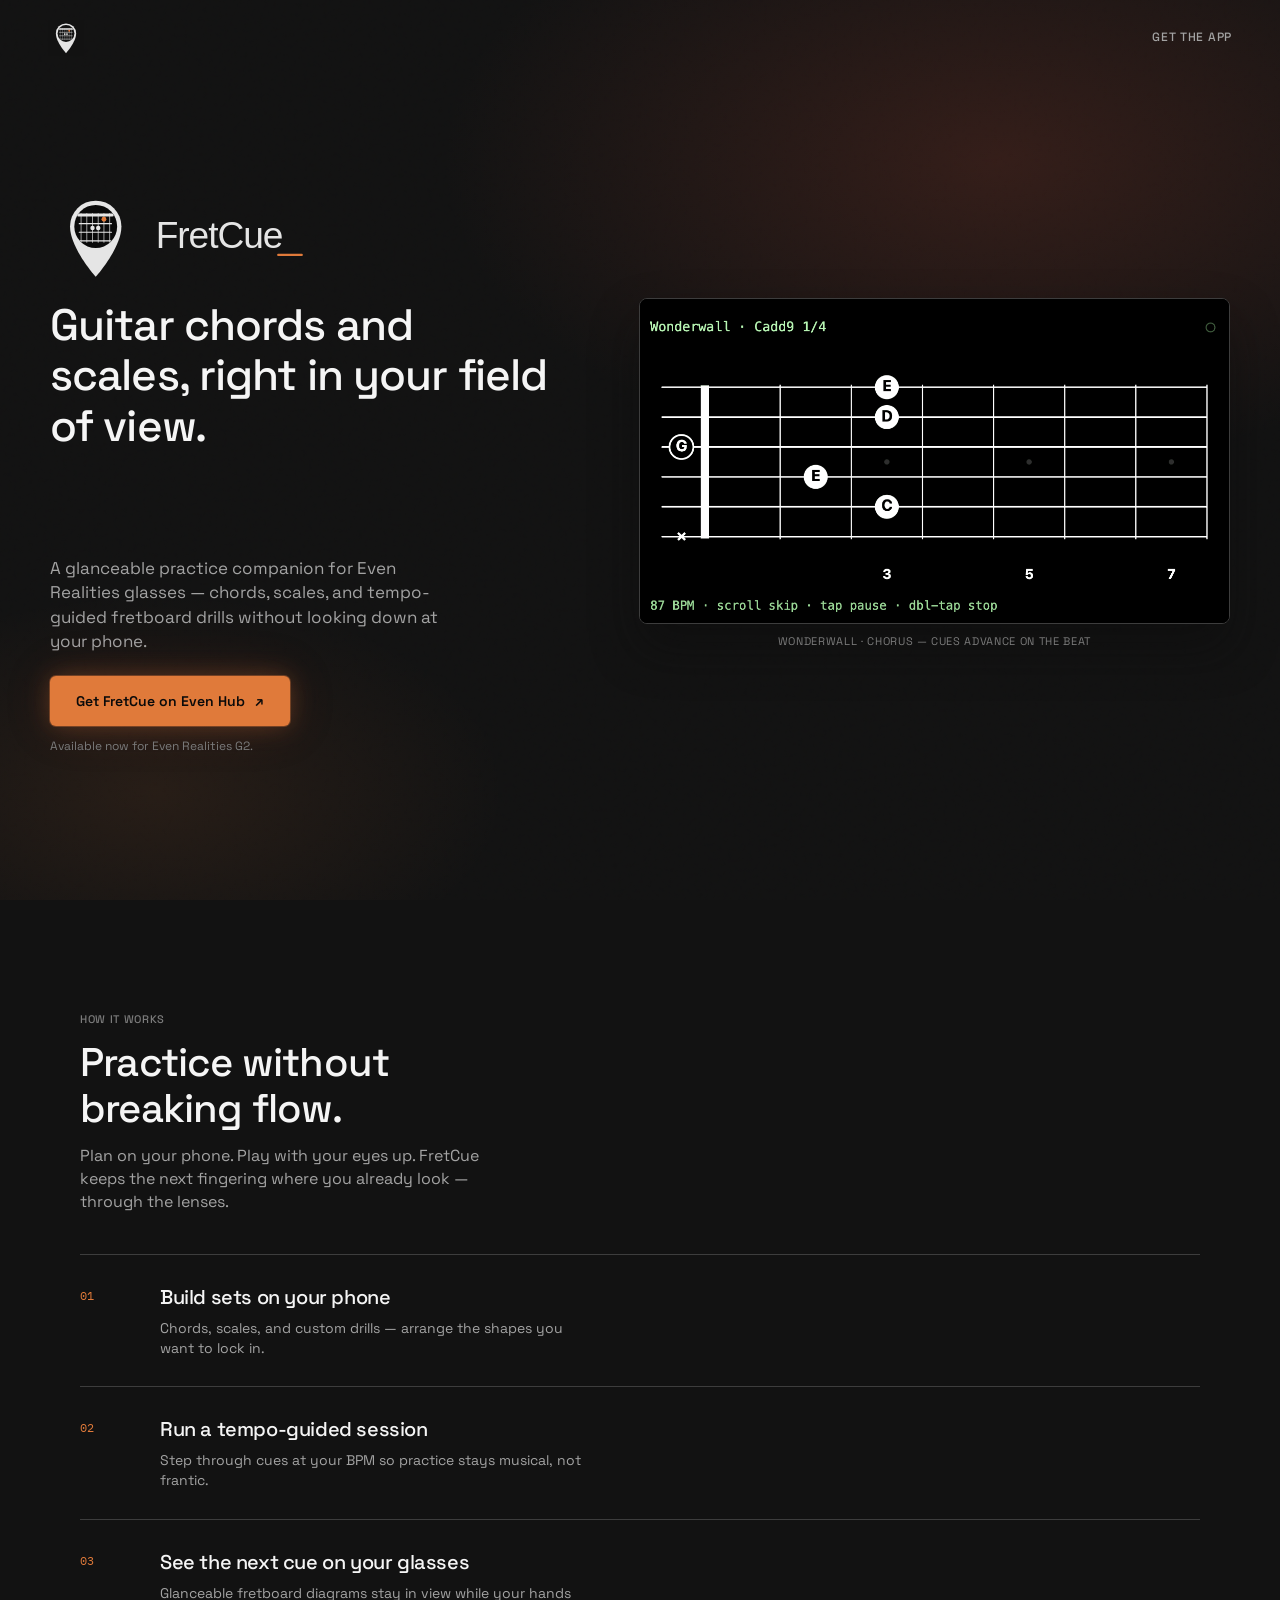
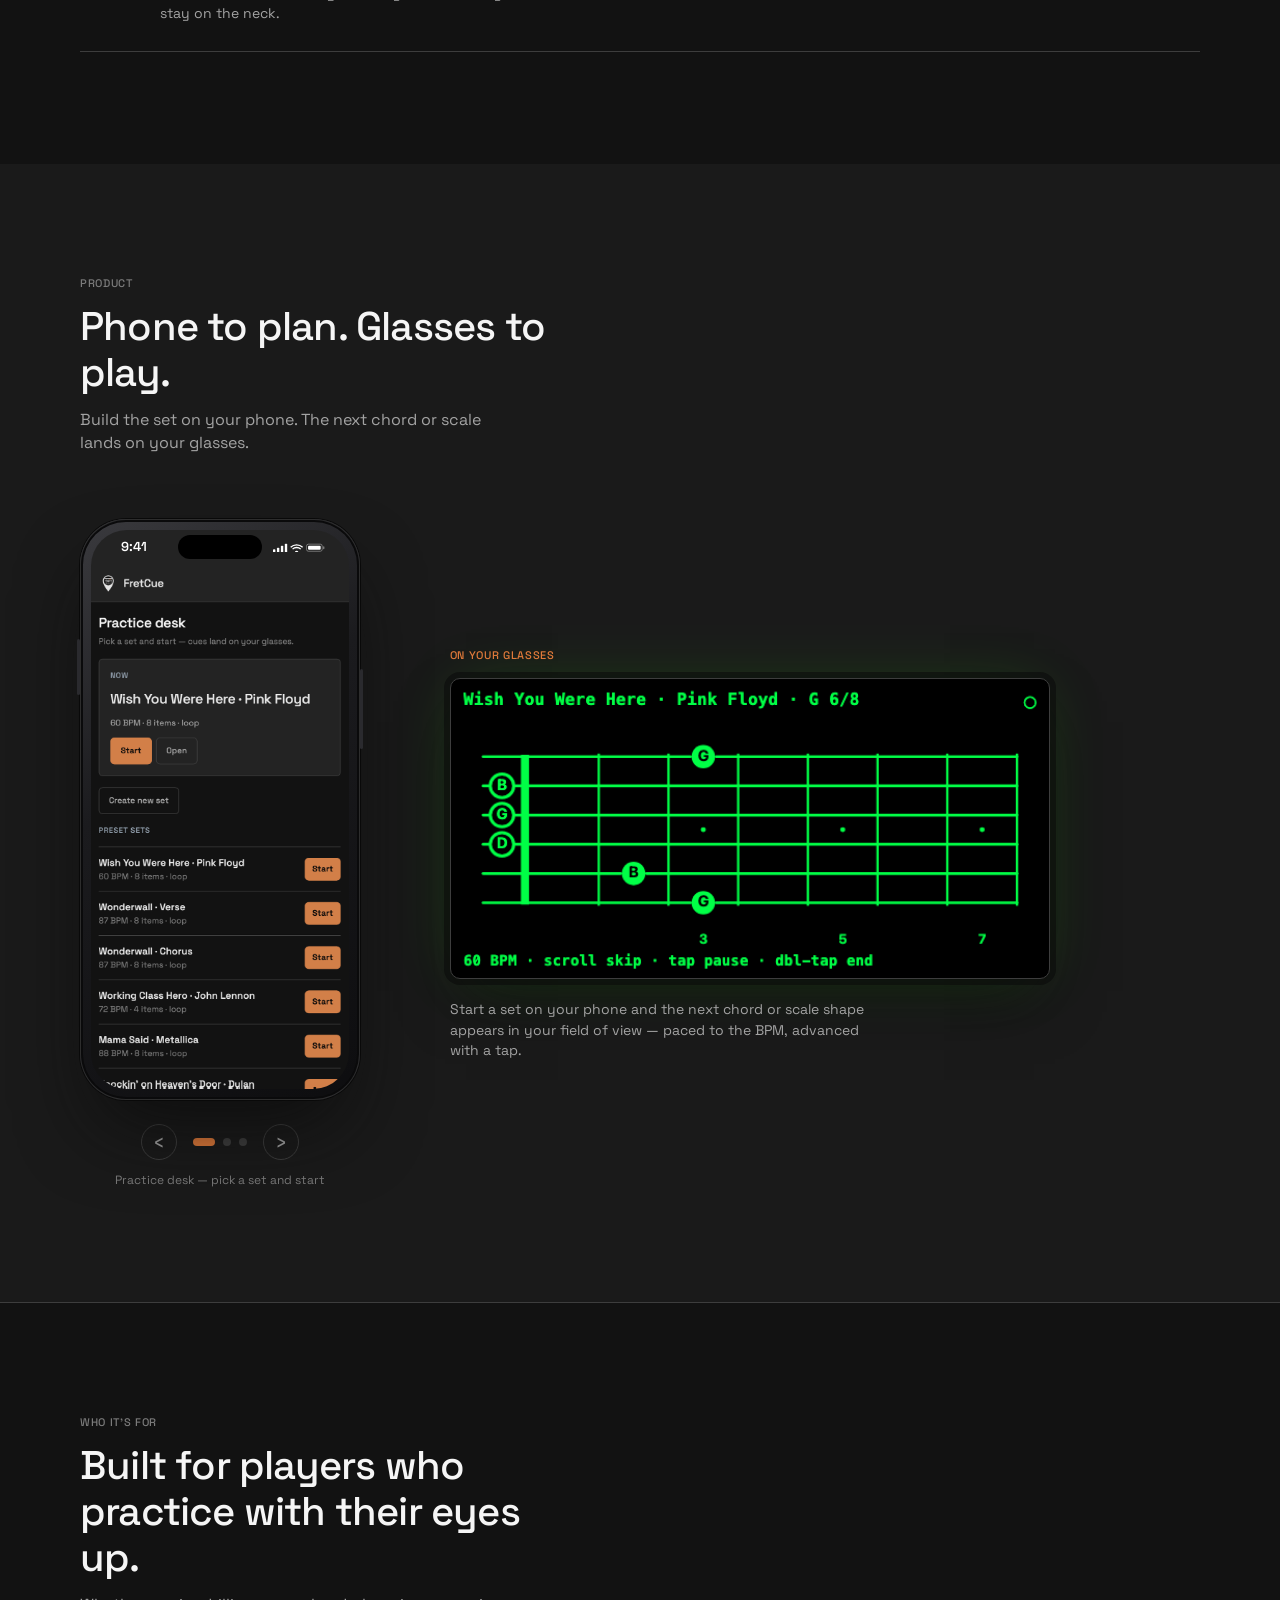
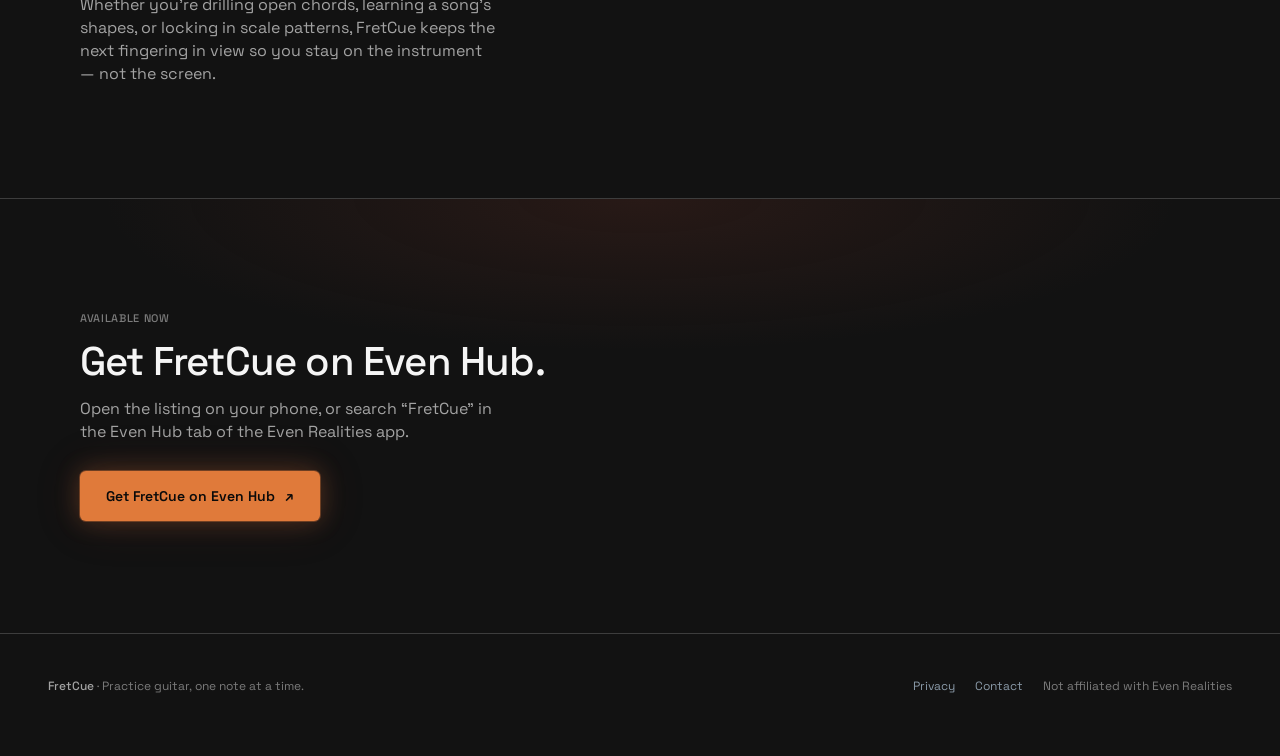
==== commit d62e72f4: "Version CSS/JS URLs so Cloudflare-cached stylesheets refresh." ====
--- a/index.html
+++ b/index.html
@@ -41,10 +41,10 @@
     <link rel="icon" href="assets/icons/favicon.svg" type="image/svg+xml" />
     <link rel="apple-touch-icon" href="assets/og-image.png" />
 
-    <link rel="stylesheet" href="styles/colors.css" />
-    <link rel="stylesheet" href="styles/typography.css" />
-    <link rel="stylesheet" href="styles/theatrical.css" />
-    <link rel="stylesheet" href="styles/landing.css" />
+    <link rel="stylesheet" href="styles/colors.css?v=20261109" />
+    <link rel="stylesheet" href="styles/typography.css?v=20261109" />
+    <link rel="stylesheet" href="styles/theatrical.css?v=20261109" />
+    <link rel="stylesheet" href="styles/landing.css?v=20261109" />
     <link rel="preconnect" href="https://fonts.googleapis.com" />
     <link rel="preconnect" href="https://fonts.gstatic.com" crossorigin />
     <link
@@ -334,7 +334,7 @@
       </div>
     </footer>
 
-    <script type="module" src="js/reveal.js"></script>
-    <script type="module" src="js/carousel.js"></script>
+    <script type="module" src="js/reveal.js?v=20261109"></script>
+    <script type="module" src="js/carousel.js?v=20261109"></script>
   </body>
 </html>
